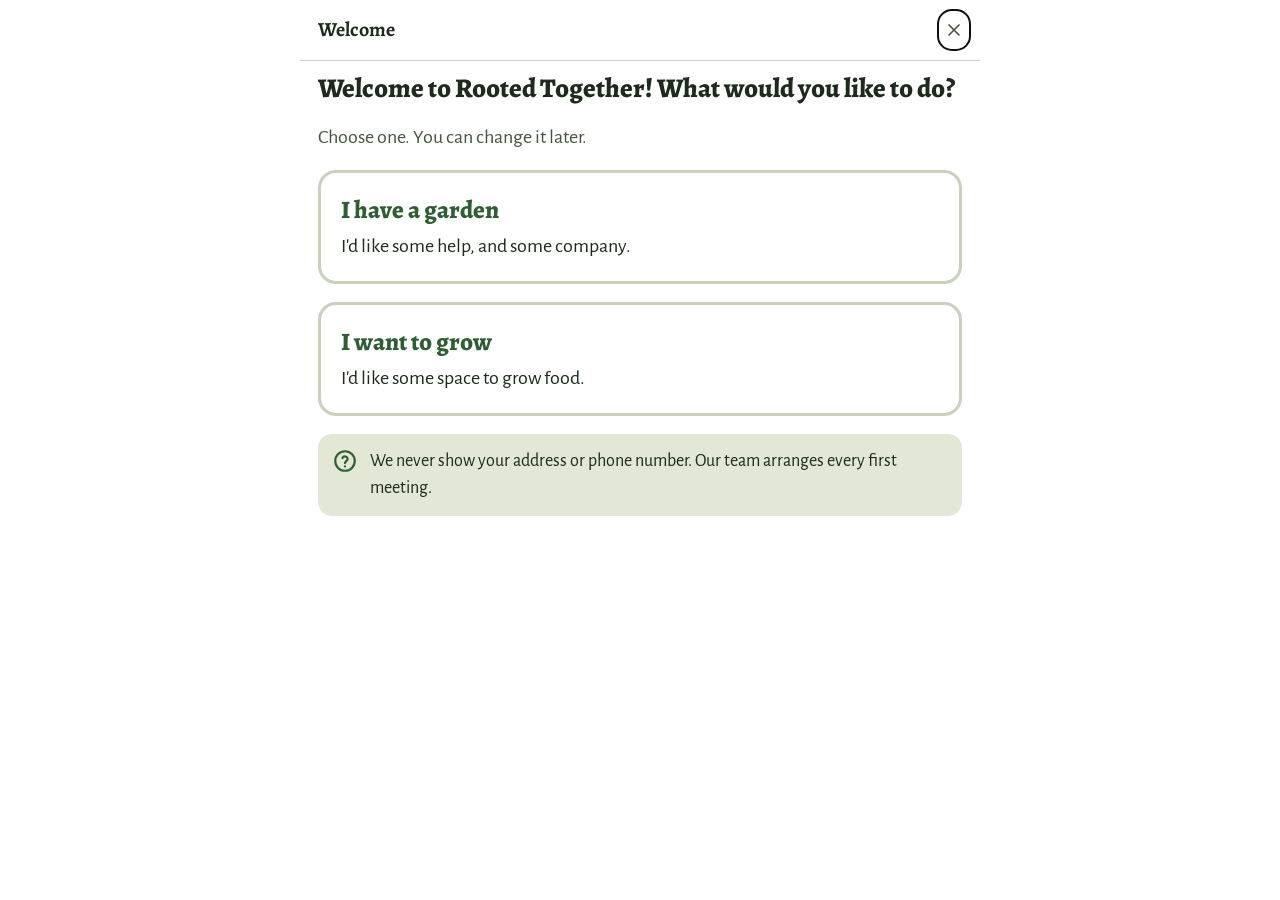
==== try-app/index.html @ e90e605b "Add a GitHub Pages front page and the built app The site opens on the website, which now links to Tr" ====
<!doctype html>
<!-- Made by standalone.py from app/. Don't edit: change app/ and run python standalone.py. -->
<html lang="en-GB">
<head>
<meta charset="utf-8">
<meta name="viewport" content="width=device-width,initial-scale=1,viewport-fit=cover">
<title>Rooted Together</title>
<meta name="description" content="Garden Share for Durham: people with gardens meet people who want to grow food. A draft by Team Green Durham for testing. Nothing you enter leaves this phone.">
<meta name="theme-color" content="#2a3d26" media="(prefers-color-scheme: light)">
<meta name="theme-color" content="#0e130d" media="(prefers-color-scheme: dark)">
<meta name="mobile-web-app-capable" content="yes">
<meta name="apple-mobile-web-app-capable" content="yes">
<meta name="apple-mobile-web-app-status-bar-style" content="default">
<meta name="apple-mobile-web-app-title" content="Rooted Together">
<link rel="icon" type="image/png" href="[data-uri]">
<link rel="stylesheet" href="https://fonts.googleapis.com/css2?family=Alegreya:wght@600;800&family=Alegreya+Sans:wght@400;500;700&display=swap">
<style>
/* Folio base styles: colours, the app frame, and the building blocks every feature shares
   (buttons, inputs, pop-up windows, switches, messages). Features add their own styles
   in their folder; the compiler puts this file first and each feature's styles after it.
   The accent colour comes from app/app.json ("theme"). */

:root {
  --bg: #f5f6fa;
  --surface: #ffffff;
  --surface-2: #eceef5;
  --text: #151925;
  --muted: #5f6678;
  --line: #dfe2eb;
  --accent: #3d5afe;
  --accent-ink: #ffffff;
  --accent-soft: #e6eaff;
  --danger: #c62828;
  --danger-soft: #fdecec;
  --shadow: 0 1px 2px rgb(16 20 32 / .05), 0 6px 18px rgb(16 20 32 / .06);
  --radius: 14px;
  /* Corner shapes, from large to small. An app can give them uneven corners in app/theme.css
     (e.g. a "knife" shape: three small corners and one large one). */
  --shape: var(--radius);        /* cards, pop-up windows, "Missing content" boxes */
  --shape-btn: 12px;             /* buttons, text boxes, switches between choices, the selected tab */
  --shape-sm: 10px;              /* small tags, pills and icon tiles */
  /* Used by the frame. app/theme.css can change any of these. */
  --text-2: var(--text);
  --top: #1d2130;           /* the dark area at the top: top bar and view titles */
  --top-2: #262b3d;
  --on-top: #ffffff;
  --on-top-muted: #c3c8d6;
  --tab-ink: var(--muted);  /* tabs that aren't selected */
  --glow: var(--accent);    /* the line above the selected tab */
  --gutter: 16px;           /* space at the screen's sides */
  --font: system-ui, -apple-system, "Segoe UI", Roboto, sans-serif;
  --font-mono: ui-monospace, SFMono-Regular, Menlo, Consolas, monospace;
  color-scheme: light;
}

@media (prefers-color-scheme: dark) {
  :root {
    --bg: #0f1117;
    --surface: #181b24;
    --surface-2: #232733;
    --text: #e8eaf0;
    --muted: #9aa1b2;
    --line: #2c313e;
    --accent: #8c9eff;
    --accent-ink: #0f1117;
    --accent-soft: #252c4d;
    --danger: #ff8a80;
    --danger-soft: #3a1f22;
    --shadow: 0 1px 2px rgb(0 0 0 / .3);
    --top: #0b0d12;
    --top-2: #111520;
    color-scheme: dark;
  }
}

* { box-sizing: border-box; }

html { -webkit-text-size-adjust: 100%; }

body {
  margin: 0;
  background: var(--bg);
  color: var(--text);
  font: 16px/1.45 var(--font);
  -webkit-tap-highlight-color: transparent;
}

[hidden] { display: none !important; }

svg {
  width: 20px;
  height: 20px;
  fill: none;
  stroke: currentColor;
  stroke-width: 2;
  stroke-linecap: round;
  stroke-linejoin: round;
  flex: none;
}

code {
  font: 0.88em var(--font-mono);
  background: var(--surface-2);
  padding: 1px 5px;
  border-radius: 5px;
}

h1, h2, h3 { margin: 0; line-height: 1.2; }

/* ---- App frame ---- */

.app {
  max-width: 560px;
  min-height: 100vh;
  min-height: 100dvh;
  margin: 0 auto;
  display: flex;
  flex-direction: column;
  padding-bottom: calc(84px + env(safe-area-inset-bottom));
}
.app:has(> .tabbar[hidden]) { padding-bottom: calc(32px + env(safe-area-inset-bottom)); }

/* The top bar: menu on the left; other features' buttons, then account and settings, on the right */
.topbar {
  position: sticky;
  top: 0;
  z-index: 5;
  display: flex;
  justify-content: space-between;
  align-items: center;
  padding: calc(10px + env(safe-area-inset-top)) var(--gutter) 6px;
  background: linear-gradient(180deg, var(--top), var(--top-2));
  color: var(--on-top);
}
/* Under the top bar, the dark area fades into the page, unless the view's title is on it too. */
.topbar::after {
  content: "";
  position: absolute;
  top: 100%;
  left: 0;
  right: 0;
  height: 16px;
  background: linear-gradient(180deg, var(--top-2), var(--bg));
  pointer-events: none;
}
.dark-head > .topbar { background: var(--top); }
.dark-head > .topbar::after { display: none; }
.top-btn {
  width: 44px;
  height: 44px;
  display: grid;
  place-items: center;
  margin-left: -10px;
  border: 0;
  border-radius: var(--shape-btn);
  background: transparent;
  color: inherit;
  cursor: pointer;
}
.top-btn svg { width: 24px; height: 24px; }
.top-right { display: flex; align-items: center; gap: 8px; }
.top-actions { display: flex; gap: 8px; }
.top-actions:empty { display: none; }
.top-btn.top-action { margin: 0; background: rgb(255 255 255 / .14); }
.top-btn.top-action svg { width: 22px; height: 22px; }
.top-btn.account { margin: 0 -10px 0 0; }
.top-btn.account svg { width: 24px; height: 24px; }
.top-btn:focus-visible, .tab:focus-visible { outline: 2px solid var(--glow); outline-offset: 2px; }

main, .view-host { flex: 1; display: flex; flex-direction: column; }
.view { flex: 1; display: flex; flex-direction: column; }
.screen-host { padding: 0 var(--gutter); }

/* Each view's title. Views can add more there (mount's `head`). It's on the page, or on the
   dark area for views that ask for that (darkHead). */
.page-head { position: relative; padding: 22px var(--gutter) 0; color: var(--text); }
.dark-head .page-head {
  padding: 6px var(--gutter) 18px;
  background: linear-gradient(180deg, var(--top), var(--top-2));
  color: var(--on-top);
}
.dark-head .page-head::after {
  content: "";
  position: absolute;
  top: 100%;
  left: 0;
  right: 0;
  height: 24px;
  background: linear-gradient(180deg, var(--top-2), var(--bg));
  pointer-events: none;
}
.page-title { display: flex; justify-content: space-between; align-items: flex-end; gap: 12px; }
.page-title h1 { font-size: 28px; font-weight: 600; letter-spacing: -0.01em; }
.page-sub { margin: 0; padding-bottom: 4px; font-size: 14px; color: var(--muted); text-align: right; }
.page-title h1 { margin-right: auto; }
.page-actions { display: flex; align-items: center; gap: 4px; margin: 0 -6px 0 -8px; }
.page-actions:empty { display: none; }
.dark-head .page-sub { color: var(--on-top-muted); }
.page-extra:empty { display: none; }
.page-title:not([hidden]) + .page-extra { margin-top: 14px; }
.page-body { position: relative; flex: 1; display: flex; flex-direction: column; padding: 18px var(--gutter) 0; }

/* The tab bar along the bottom. The selected tab is filled in the accent colour (a "pill" that
   slides between tabs), and the line above the bar glows over it. Tabs.js sets --pos (which tab,
   maybe between two while swiping), --glow-x and --shift (the bar following a finger a little). */
@property --glow-x { syntax: "<percentage>"; inherits: true; initial-value: 50%; }
.tabbar {
  position: fixed;
  left: 0;
  right: 0;
  bottom: 0;
  z-index: 6;
  max-width: 560px;
  margin: 0 auto;
  padding: 8px 10px calc(8px + env(safe-area-inset-bottom));
  background: var(--surface);
  touch-action: none;
  transition: --glow-x 0.25s ease;
}
.tabbar::before {
  content: "";
  position: absolute;
  top: 0;
  left: 0;
  right: 0;
  height: 3px;
  background: linear-gradient(90deg, transparent calc(var(--glow-x) - 55%), var(--glow) var(--glow-x), transparent calc(var(--glow-x) + 55%));
}
.tab-track {
  position: relative;
  display: flex;
  gap: 2px;
  transform: translateX(var(--shift, 0px));
  transition: transform 0.25s ease;
}
.tab-pill {
  position: absolute;
  top: 0;
  left: 0;
  width: calc((100% - (var(--tabs) - 1) * 2px) / var(--tabs));
  height: 100%;
  border-radius: var(--shape-btn);
  background: var(--accent);
  transform: translateX(calc(var(--pos, 0) * (100% + 2px)));
  transition: transform 0.25s cubic-bezier(.2, .8, .2, 1);
}
.tabbar.dragging, .tabbar.dragging .tab-track, .tabbar.dragging .tab-pill { transition: none; }
.tab {
  position: relative;
  flex: 1;
  min-width: 0;
  height: 52px;
  display: flex;
  flex-direction: column;
  align-items: center;
  justify-content: center;
  gap: 4px;
  border: 0;
  border-radius: var(--shape-btn);
  background: transparent;
  color: var(--tab-ink);
  font: inherit;
  font-size: 11px;
  font-weight: 500;
  cursor: pointer;
  transition: color 0.15s;
}
.tab svg { width: 22px; height: 22px; }
.tab span { max-width: 100%; overflow: hidden; text-overflow: ellipsis; white-space: nowrap; }
.tab.lit { color: var(--accent-ink); font-weight: 600; }

/* The menu: a panel that slides in from the left, over most of the screen. The rest is dimmed. */
dialog.menu-drawer {
  position: fixed;
  inset: 0 auto 0 0;
  width: 100%;
  max-width: none;
  height: 100%;
  max-height: none;
  margin: 0;
  padding: 0;
  border-radius: 0;
  background: transparent;
  box-shadow: none;
  overflow: hidden;
}
.menu-drawer::backdrop { background: rgb(0 0 0 / .45); opacity: 0; transition: opacity 0.28s ease; }
.menu-drawer.shown::backdrop { opacity: 1; }
.menu-panel {
  width: min(85vw, 476px);
  height: 100%;
  display: flex;
  flex-direction: column;
  border-radius: var(--shape);
  border-top-left-radius: 0;
  border-bottom-left-radius: 0;
  background: var(--surface);
  color: var(--text);
  box-shadow: 0 20px 60px rgb(0 0 0 / .25);
  overflow-y: auto;
  overscroll-behavior: contain;
  transform: translateX(-100%);
  transition: transform 0.28s cubic-bezier(.2, .8, .2, 1);
  touch-action: pan-y;
  outline: none;
}
.menu-drawer.shown .menu-panel { transform: none; }
.menu-drawer.dragging .menu-panel { transition: none; }

/* The top of the menu: who is signed in, and the status line, on the dark area */
.menu-top {
  width: 100%;
  border: 0;
  font: inherit;
  text-align: left;
  cursor: pointer;
  display: flex;
  align-items: center;
  gap: 14px;
  padding: calc(22px + env(safe-area-inset-top)) 20px 20px;
  background: linear-gradient(180deg, var(--top), var(--top-2));
  color: var(--on-top);
}
.menu-avatar {
  width: 48px;
  height: 48px;
  flex: none;
  display: grid;
  place-items: center;
  border-radius: 50%;
  background: rgb(255 255 255 / .14);
}
.menu-avatar svg { width: 26px; height: 26px; }
.menu-who { min-width: 0; display: flex; flex-direction: column; gap: 2px; }
.menu-top:focus-visible { outline: 2px solid var(--glow); outline-offset: -4px; }
.menu-who b { font-size: 17px; font-weight: 600; overflow-wrap: anywhere; }
.menu-who small { font-size: 13px; color: var(--on-top-muted); }
.menu-list { display: grid; padding: 8px 12px calc(16px + env(safe-area-inset-bottom)); }
.menu-row {
  display: flex;
  align-items: center;
  gap: 16px;
  padding: 14px 8px;
  border: 0;
  border-bottom: 1px solid var(--line);
  border-radius: 0;
  background: none;
  color: var(--text);
  font: inherit;
  font-size: 16px;
  text-align: left;
  cursor: pointer;
}
.menu-row:last-child { border-bottom: 0; }
.menu-row svg { width: 22px; height: 22px; color: var(--accent); }
.menu-row:focus-visible { outline: 2px solid var(--accent); outline-offset: -2px; border-radius: var(--shape-btn); }
.menu-row.spin svg { animation: spin 0.9s linear infinite; }

/* Round buttons */
.icon-btn {
  width: 40px;
  height: 40px;
  display: grid;
  place-items: center;
  border: 0;
  border-radius: var(--shape-btn);
  background: var(--surface);
  color: var(--text);
  box-shadow: var(--shadow);
  cursor: pointer;
}
.icon-btn.ghost { background: transparent; box-shadow: none; width: 32px; height: 40px; color: var(--muted); }
.icon-btn.spin svg { animation: spin 0.9s linear infinite; }
@keyframes spin { to { transform: rotate(360deg); } }

/* Switch between a few choices (e.g. Day · Week · Upcoming) */
.seg {
  display: grid;
  grid-template-columns: repeat(var(--tabs, 3), 1fr);
  gap: 4px;
  padding: 3px;
  border-radius: var(--shape-btn);
  background: var(--surface-2);
}
.seg button {
  height: 34px;
  border: 0;
  border-radius: var(--shape-btn);
  background: transparent;
  color: var(--muted);
  font: inherit;
  font-size: 14px;
  font-weight: 500;
  cursor: pointer;
}
.seg button[aria-selected="true"] { background: var(--accent); color: var(--accent-ink); font-weight: 600; }
.page-head .seg { background: var(--surface); }
.dark-head .page-head .seg { background: rgb(255 255 255 / .10); }
.dark-head .page-head .seg button { color: var(--on-top-muted); }
.page-head .seg button[aria-selected="true"] { color: var(--accent-ink); }

/* Something with nothing to show yet (ui.missing) */
.missing {
  display: flex;
  flex-direction: column;
  justify-content: center;
  gap: 2px;
  padding: 14px 16px;
  border: 1.5px dashed var(--line);
  border-radius: var(--shape);
  color: var(--muted);
  font-size: 13px;
}
.missing b { color: var(--text-2); font-size: 14px; font-weight: 600; }
button.missing { font: inherit; font-size: 13px; text-align: left; background: transparent; cursor: pointer; }

.link-btn {
  border: 0;
  background: none;
  padding: 4px 0;
  color: var(--accent);
  font: inherit;
  font-size: 14px;
  font-weight: 600;
  cursor: pointer;
  white-space: nowrap;
}

.list { display: flex; flex-direction: column; gap: 10px; }

.empty { padding: 48px 16px; text-align: center; color: var(--muted); }
.empty b { display: block; color: var(--text); font-size: 17px; margin-bottom: 4px; }

/* ---- Panels, text and forms ---- */

.panel {
  margin-top: 12px;
  padding: 18px;
  border-radius: var(--shape);
  background: var(--surface);
  box-shadow: var(--shadow);
}
.panel h2 { font-size: 20px; margin-bottom: 8px; }
.panel h3 { font-size: 16px; margin-bottom: 12px; }
.hint { color: var(--muted); font-size: 15px; margin: 0 0 16px; }
.hint.small { font-size: 13px; margin: 12px 0 0; }

.label { display: block; font-size: 14px; font-weight: 600; margin-bottom: 6px; }
.field { display: flex; gap: 8px; }
input[type="url"], input[type="text"], input[type="email"], input[type="password"], input[type="date"], input[type="datetime-local"], select, textarea {
  flex: 1;
  width: 100%;
  min-width: 0;
  padding: 12px;
  border: 1px solid var(--line);
  border-radius: var(--shape-btn);
  background: var(--bg);
  color: var(--text);
  font: inherit;
  font-size: 16px; /* prevents iOS zoom on focus */
}
textarea { min-height: 84px; resize: vertical; line-height: 1.4; }
input[type="url"]:focus, input[type="text"]:focus, input[type="email"]:focus, input[type="password"]:focus, input[type="date"]:focus, input[type="datetime-local"]:focus, select:focus, textarea:focus {
  outline: 2px solid var(--accent);
  outline-offset: 1px;
  border-color: transparent;
}

.btn {
  padding: 12px 16px;
  border: 0;
  border-radius: var(--shape-btn);
  background: var(--surface-2);
  color: var(--text);
  font: inherit;
  font-weight: 600;
  cursor: pointer;
}
.btn.primary { background: var(--accent); color: var(--accent-ink); }
.btn.danger { background: transparent; color: var(--danger); }
.btn.block { display: block; width: 100%; margin-top: 12px; }
.btn.small { padding: 7px 12px; font-size: 14px; text-decoration: none; white-space: nowrap; }
.btn:disabled { opacity: 0.6; cursor: default; }

.error {
  margin-top: 12px;
  padding: 10px 12px;
  border-radius: var(--shape-btn);
  background: var(--danger-soft);
  color: var(--danger);
  font-size: 14px;
}

.row { display: grid; grid-template-columns: repeat(auto-fit, minmax(120px, 1fr)); gap: 8px; }
.stack { display: grid; gap: 12px; }
.sub-head { font-size: 16px; margin-top: 8px; }

.advanced summary { cursor: pointer; font-weight: 600; font-size: 15px; padding: 4px 0; }
.advanced .hint { margin: 8px 0 10px; }

.check { display: flex; align-items: center; gap: 10px; font-size: 15px; }
.check input { width: 20px; height: 20px; margin: 0; accent-color: var(--accent); }

/* On/off switch */
.switch { position: relative; width: 46px; height: 28px; flex: none; }
.switch input { position: absolute; inset: 0; z-index: 1; margin: 0; opacity: 0; cursor: pointer; }
.switch input:disabled { cursor: default; }
.slider { position: absolute; inset: 0; border-radius: 999px; background: var(--line); transition: background 0.2s; }
.slider::after {
  content: "";
  position: absolute;
  top: 3px;
  left: 3px;
  width: 22px;
  height: 22px;
  border-radius: 50%;
  background: #fff;
  box-shadow: 0 1px 3px rgb(0 0 0 / .3);
  transition: transform 0.2s;
}
.switch input:checked + .slider { background: var(--accent); }
.switch input:checked + .slider::after { transform: translateX(18px); }
.switch input:focus-visible + .slider { outline: 2px solid var(--accent); outline-offset: 2px; }

/* ---- Pop-up windows ---- */

dialog {
  padding: 0;
  border: 0;
  background: var(--surface);
  color: var(--text);
  overflow: auto;
  overscroll-behavior: contain;
}
dialog::backdrop { background: rgb(0 0 0 / .45); }

/* Most pop-ups fill the screen. The title bar stays at the top while the rest scrolls, and on a
   wide screen the content keeps to a readable width in the middle. */
dialog.dialog-full {
  width: 100%;
  max-width: none;
  height: 100%;
  max-height: none;
  margin: 0;
  border-radius: 0;
  transition: transform 0.22s ease; /* springing back after a pull that didn't close it */
}
dialog.dialog-full.pulling { transition: none; }
@media (prefers-reduced-motion: reduce) {
  dialog.dialog-full { transition: none; }
}
.dialog-full .dialog-body {
  width: min(100%, 680px);
  margin: 0 auto;
  padding: 0 var(--gutter) calc(24px + env(safe-area-inset-bottom));
}
.dialog-full .dialog-head {
  position: sticky;
  top: 0;
  z-index: 1;
  align-items: center;
  margin: 0 calc(-1 * var(--gutter));
  padding: calc(10px + env(safe-area-inset-top)) 10px 10px var(--gutter);
  background: var(--surface);
  border-bottom: 1px solid var(--line);
}
.dialog-full .dialog-head h2 { padding-top: 0; }

/* A small box in the middle (size: 'box'), with the rest of the screen dimmed. */
dialog.dialog-box {
  width: min(520px, calc(100vw - 32px));
  max-height: calc(100dvh - 48px);
  border-radius: var(--shape);
  box-shadow: 0 20px 60px rgb(0 0 0 / .25);
}
.dialog-body { display: grid; gap: 12px; padding: 18px; }
.dialog-content { display: grid; gap: 12px; }
.dialog-head { display: flex; justify-content: space-between; align-items: flex-start; gap: 8px; }
.dialog-head h2 { font-size: 20px; padding-top: 8px; overflow-wrap: anywhere; }
.dialog-body .label { margin: 0 0 -6px; }
.dialog-body .error { margin: 0; }
.dialog-body .hint { margin: 0; }
.dialog-body .hint.small { margin-top: -6px; }
.dialog-body .group { display: grid; gap: 6px; }
.dialog-body .group .label { margin: 6px 0 0; }
.dialog-body .group .label:first-child { margin-top: 0; }
.dialog-body .group .hint.small { margin: 0; }
.advanced .group { margin-top: 10px; }

/* ---- Settings window ---- */

.settings-section { display: grid; gap: 12px; }
.settings-section + .settings-section { padding-top: 16px; border-top: 1px solid var(--line); }
.settings-section .sub-head { margin-top: 0; }
.features-fold summary { font-size: 16px; }
.features-fold summary small { float: right; padding-top: 2px; font-size: 13px; font-weight: 400; color: var(--muted); }
.features-fold[open] summary { margin-bottom: 8px; }
.feature-list { display: grid; }
.feature-row { display: flex; align-items: center; gap: 12px; padding: 8px 0; border-bottom: 1px solid var(--line); }
.feature-row:last-child { border-bottom: 0; }
.feature-text { flex: 1; min-width: 0; display: flex; flex-direction: column; }
.feature-text small { font-size: 13px; color: var(--muted); }
.feature-row.off .feature-text { opacity: 0.6; }
.problems { margin: 6px 0 0; padding-left: 18px; font-size: 13px; color: var(--muted); }

/* ---- Message at the bottom ---- */

.toast {
  position: fixed;
  left: 50%;
  bottom: calc(84px + env(safe-area-inset-bottom)); /* above the tab bar */
  z-index: 50;
  max-width: calc(100vw - 32px);
  padding: 10px 16px;
  border-radius: var(--shape-btn);
  background: var(--text);
  color: var(--bg);
  font-size: 14px;
  font-weight: 500;
  opacity: 0;
  pointer-events: none;
  transform: translate(-50%, 8px);
  transition: opacity 0.2s, transform 0.2s;
}
.toast.show { opacity: 1; transform: translate(-50%, 0); }

@media (prefers-reduced-motion: reduce) {
  .icon-btn.spin svg, .menu-row.spin svg { animation: none; }
  .tabbar, .tab-track, .tab-pill, .tab { transition: none; }
  .menu-panel, .menu-drawer::backdrop { transition: none; }
  .toast { transition: none; }
}

/* ---- Theme from app/app.json ---- */
:root { --accent: #2f5d34; }
@media (prefers-color-scheme: dark) { :root { --accent: #8cc68f; } }

/* ---- app/theme.css ---- */
/* Rooted Together's look: earthy greens and soil, big text, strong contrast, few steps.
   Older users come first: body text 20px, every button at least 56px tall.
   Fonts: Alegreya (headings) and Alegreya Sans (everything else), loaded by the page;
   Georgia and the system font stand in if they don't load.
   Sign-in is left out of this app, so the account button, the menu's account line and its
   Account row are hidden here (the framework's Account row is always the menu's first). */

:root {
  --font: "Alegreya Sans", system-ui, "Segoe UI", Arial, sans-serif;
  --font-head: "Alegreya", Georgia, "Times New Roman", serif;
  --bg: #f1f3ea;
  --surface: #ffffff;
  --surface-2: #e2e8d5;
  --text: #1d2a1c;
  --muted: #45533f;
  --line: #c9d1bc;
  --accent: #2f5d34;
  --accent-ink: #ffffff;
  --accent-soft: #e2e8d5;
  --soil: #5b3d27;
  --marigold: #e3a82b;
  --marigold-ink: #3a2a00;
  --placeholder-bg: #fff3c9;
  --placeholder-fg: #5a4300;
  --danger: #b3261e;
  --top: #2a3d26;
  --top-2: #2f4a2a;
  --on-top: #ffffff;
  --on-top-muted: #d6e2cf;
  --tab-ink: #45533f;
  --glow: var(--marigold);
  --radius: 16px;
  --shape: 16px;
  --shape-btn: 14px;
  --shape-sm: 999px;
  --gutter: 18px;
}
@media (prefers-color-scheme: dark) {
  :root {
    --bg: #151c14;
    --surface: #1f291e;
    --surface-2: #1b2519;
    --text: #eef2e6;
    --muted: #c3cdb8;
    --line: #3a4a37;
    --accent: #8cc68f;
    --accent-ink: #10200f;
    --accent-soft: #24331f;
    --soil: #e0b48e;
    --marigold: #f2c14e;
    --placeholder-bg: #4a3b0a;
    --placeholder-fg: #ffe69a;
    --danger: #ffb4ab;
    --top: #0e130d;
    --top-2: #141c13;
    --tab-ink: #c3cdb8;
  }
}

body { font-size: 20px; line-height: 1.5; }
.page-title h1, .dialog-head h2, .rt h2, .rt h3 { font-family: var(--font-head); }
.page-title h1 { font-size: 32px; font-weight: 800; }
.page-sub { font-size: 17px; }
.tab { height: 62px; font-size: 15px; }
.tab svg { width: 26px; height: 26px; }
.menu-row { font-size: 20px; min-height: 56px; }
.menu-list { padding-top: calc(16px + env(safe-area-inset-top)); }

/* No sign-in in this app. */
.top-btn.account, .menu-top, .menu-list > .menu-row:first-child { display: none !important; }

/* ---- Shared pieces every Rooted Together feature uses ---- */
.rt { display: flex; flex-direction: column; gap: 18px; padding-bottom: 24px; }
.rt h2 { font-size: 27px; font-weight: 800; line-height: 1.15; text-wrap: balance; }
.rt h3 { font-size: 22px; font-weight: 600; }
.rt p { margin: 0; }
.rt-muted { color: var(--muted); }
.rt-small { font-size: 17px; }
.rt-ph { background: var(--placeholder-bg); color: var(--placeholder-fg); padding: 0 .3em; border-radius: 4px; }
.rt-eyebrow { font-size: 16px; font-weight: 700; letter-spacing: .06em; text-transform: uppercase; color: var(--soil); }

.rt-btn { display: block; width: 100%; min-height: 60px; padding: 14px 18px; border: 0; border-radius: var(--shape-btn);
  background: var(--accent); color: var(--accent-ink); font: 700 21px/1.2 var(--font); cursor: pointer; text-align: center; }
.rt-btn.alt { background: var(--surface); color: var(--accent); box-shadow: inset 0 0 0 3px var(--accent); }
.rt-btn.small { display: inline-block; width: auto; min-height: 50px; padding: 10px 18px; font-size: 18px; }
.rt-btn:disabled { opacity: .45; cursor: not-allowed; }
.rt-btn:focus-visible, .rt-chip:focus-visible, .rt-choice:focus-visible { outline: 4px solid var(--marigold); outline-offset: 2px; }

.rt-choice { display: grid; gap: 4px; text-align: left; width: 100%; padding: 20px; border: 3px solid var(--line);
  border-radius: 18px; background: var(--surface); color: var(--text); font: inherit; cursor: pointer; }
.rt-choice b { font: 800 25px var(--font-head); color: var(--accent); }

.rt-q { display: grid; gap: 10px; }
.rt-q > .rt-label, .rt-q > label { font-weight: 700; }
.rt-chips { display: flex; flex-wrap: wrap; gap: 10px; }
.rt-chip { min-height: 54px; padding: 10px 18px; border-radius: 999px; border: 2px solid var(--muted);
  background: var(--surface); color: var(--text); font: 500 19px var(--font); cursor: pointer; }
.rt-chip[aria-pressed="true"] { background: var(--accent); border-color: var(--accent); color: var(--accent-ink); font-weight: 700; }
.rt-chip[aria-pressed="true"]::before { content: "✓ "; }
.rt select, .rt input[type=text], .rt input[type=number] { width: 100%; min-height: 58px; padding: 12px; font: 20px var(--font);
  border: 2px solid var(--muted); border-radius: 12px; background: var(--surface); color: var(--text); }

.rt-card { display: grid; gap: 10px; padding: 18px; background: var(--surface); border: 2px solid var(--line); border-radius: var(--shape); }
.rt-card.strong { border: 3px solid var(--accent); }
.rt-facts { display: grid; grid-template-columns: auto 1fr; gap: 4px 14px; margin: 0; }
.rt-facts dt { font-weight: 700; color: var(--muted); }
.rt-facts dd { margin: 0; }
.rt-row { display: flex; justify-content: space-between; align-items: center; gap: 12px; flex-wrap: wrap; }
.rt-row > div { min-width: 0; }
.rt-pill { justify-self: start; padding: 3px 12px; border-radius: 999px; background: var(--surface-2); font-size: 16px; font-weight: 700; }
.rt-pill.on { background: var(--marigold); color: var(--marigold-ink); }
.rt-example { font-size: 15px; font-weight: 700; letter-spacing: .05em; text-transform: uppercase; color: var(--soil); }
.rt-safe { display: flex; gap: 12px; align-items: flex-start; padding: 14px; border-radius: 14px; background: var(--surface-2); font-size: 18px; }
.rt-safe svg { width: 26px; height: 26px; flex: none; color: var(--accent); }
.rt-error { color: var(--danger); font-weight: 700; }

/* ---- feature: seeds (style.css) ---- */
/* Seeds uses the shared pieces in app/theme.css. */

/* ---- feature: garden-log (style.css) ---- */
.log-totals { display: grid; grid-template-columns: 1fr 1fr; gap: 12px; }
.log-num { display: block; font: 800 34px/1 var(--font-head); color: var(--accent); font-variant-numeric: tabular-nums; }
.log-list { list-style: none; margin: 0; padding: 0; display: grid; gap: 10px; }
.log-list li { padding: 12px 14px; border-radius: 10px; background: var(--surface); border-left: 6px solid var(--accent); }
.log-list li.food { border-left-color: var(--marigold); }

/* ---- feature: safeguarding (style.css) ---- */
.safety-list { margin: 0; padding-left: 1.3em; display: grid; gap: 10px; }

/* ---- feature: welcome (style.css) ---- */
.welcome .rt-btn.alt { margin-top: -6px; }
.welcome-check { grid-template-columns: 1fr; gap: 2px; }
.welcome-check dd { margin-bottom: 10px; font-weight: 700; }

/* ---- feature: match (style.css) ---- */
/* Match uses the shared pieces in app/theme.css; nothing of its own yet. */

</style>
</head>
<body>
<div id="folio-root"></div>
<noscript>This app needs JavaScript.</noscript>

<script>
(() => {
  var __defProp = Object.defineProperty;
  var __export = (target, all) => {
    for (var name in all)
      __defProp(target, name, { get: all[name], enumerable: true });
  };

  // dist/web/folio/ui.js
  var ui_exports = {};
  __export(ui_exports, {
    ICONS: () => ICONS,
    dialog: () => dialog,
    el: () => el,
    errorBox: () => errorBox,
    filePicker: () => filePicker,
    hint: () => hint,
    icon: () => icon,
    loadScript: () => loadScript,
    missing: () => missing,
    onSwipe: () => onSwipe,
    ownsSwipe: () => ownsSwipe,
    select: () => select,
    toast: () => toast,
    toggle: () => toggle
  });
  function el(tag, attrs = {}, ...kids) {
    const node = document.createElement(tag);
    for (const [key, value] of Object.entries(attrs || {})) {
      if (value == null || value === false) continue;
      if (key === "class") node.className = value;
      else if (key.startsWith("on") && typeof value === "function") node.addEventListener(key.slice(2), value);
      else node.setAttribute(key, value === true ? "" : value);
    }
    for (const kid of kids.flat(Infinity)) {
      if (kid == null || kid === false || kid === "") continue;
      node.append(kid instanceof Node ? kid : document.createTextNode(String(kid)));
    }
    return node;
  }
  var ICONS = {
    close: '<path d="M18 6L6 18M6 6l12 12"/>',
    refresh: '<path d="M20 11a8 8 0 0 0-14.3-4.9L4 8"/><path d="M4 3v5h5"/><path d="M4 13a8 8 0 0 0 14.3 4.9L20 16"/><path d="M20 21v-5h-5"/>',
    gear: '<circle cx="12" cy="12" r="3"/><path d="M19.4 15a1.7 1.7 0 0 0 .3 1.8l.1.1a2 2 0 1 1-2.8 2.8l-.1-.1a1.7 1.7 0 0 0-1.8-.3 1.7 1.7 0 0 0-1 1.5V21a2 2 0 1 1-4 0v-.1a1.7 1.7 0 0 0-1.1-1.5 1.7 1.7 0 0 0-1.8.3l-.1.1a2 2 0 1 1-2.8-2.8l.1-.1a1.7 1.7 0 0 0 .3-1.8 1.7 1.7 0 0 0-1.5-1H3a2 2 0 1 1 0-4h.1a1.7 1.7 0 0 0 1.5-1.1 1.7 1.7 0 0 0-.3-1.8l-.1-.1a2 2 0 1 1 2.8-2.8l.1.1a1.7 1.7 0 0 0 1.8.3H9a1.7 1.7 0 0 0 1-1.5V3a2 2 0 1 1 4 0v.1a1.7 1.7 0 0 0 1 1.5 1.7 1.7 0 0 0 1.8-.3l.1-.1a2 2 0 1 1 2.8 2.8l-.1.1a1.7 1.7 0 0 0-.3 1.8V9a1.7 1.7 0 0 0 1.5 1H21a2 2 0 1 1 0 4h-.1a1.7 1.7 0 0 0-1.5 1z"/>',
    bell: '<path d="M6 9a6 6 0 0 1 12 0c0 6 2.5 8 2.5 8h-17S6 15 6 9z"/><path d="M10 20.5a2.2 2.2 0 0 0 4 0"/>',
    card: '<rect x="2.5" y="5" width="19" height="14" rx="2.5"/><path d="M6 9v6M8.5 9v6M11.5 9v6M13.5 9v6M16.5 9v6M18 9v6"/>',
    pin: '<path d="M12 21s-7-6.2-7-11a7 7 0 0 1 14 0c0 4.8-7 11-7 11z"/><circle cx="12" cy="10" r="2.5"/>',
    clock: '<circle cx="12" cy="12" r="9"/><path d="M12 7v5l3 2"/>',
    note: '<path d="M4 20h4L19 9a2.8 2.8 0 0 0-4-4L4 16v4z"/><path d="M13.5 6.5l4 4"/>',
    trash: '<path d="M4 7h16M9 7V4h6v3M6 7l1 13h10l1-13"/>',
    left: '<path d="M15 18l-6-6 6-6"/>',
    right: '<path d="M9 18l6-6-6-6"/>',
    plus: '<path d="M12 5v14M5 12h14"/>',
    check: '<path d="M5 12.5l4.5 4.5L19 7.5"/>',
    menu: '<path d="M4 7h16M4 12h16M4 17h16"/>',
    account: '<circle cx="12" cy="8" r="4"/><path d="M4 21c0-4 3.6-7 8-7s8 3 8 7"/>',
    people: '<circle cx="9" cy="8" r="3.5"/><path d="M2.5 20c0-3.6 2.9-6 6.5-6s6.5 2.4 6.5 6"/><path d="M16 4.5a3.5 3.5 0 0 1 0 7"/><path d="M18 14.3c2.1.7 3.5 2.8 3.5 5.7"/>',
    calendar: '<rect x="3" y="5" width="18" height="16" rx="2"/><path d="M3 10h18M8 3v4M16 3v4"/>',
    home: '<path d="M3 11l9-7 9 7"/><path d="M5 10v10h14V10"/><path d="M10 20v-5h4v5"/>',
    book: '<path d="M2.5 5.5C5 4 8.5 4 12 6c3.5-2 7-2 9.5-.5V19c-2.5-1.5-6-1.5-9.5.5-3.5-2-7-2-9.5-.5z"/><path d="M12 6v13.5"/>',
    dots: '<circle cx="12" cy="5" r="1.4"/><circle cx="12" cy="12" r="1.4"/><circle cx="12" cy="19" r="1.4"/>',
    link: '<path d="M10 14a4 4 0 0 0 5.7 0l3-3a4 4 0 0 0-5.7-5.7l-1 1"/><path d="M14 10a4 4 0 0 0-5.7 0l-3 3a4 4 0 0 0 5.7 5.7l1-1"/>',
    palette: '<path d="M12 3a9 9 0 0 0 0 18c1.2 0 2-.8 2-1.8 0-.5-.2-.9-.5-1.2-.3-.3-.5-.7-.5-1.2 0-1 .8-1.8 1.8-1.8H17a4 4 0 0 0 4-4C21 6.6 17 3 12 3z"/><circle cx="7.5" cy="11" r="1"/><circle cx="10" cy="7" r="1"/><circle cx="15" cy="7" r="1"/>',
    help: '<circle cx="12" cy="12" r="9"/><path d="M9.6 9.3a2.5 2.5 0 0 1 4.8.9c0 1.7-2.4 2.2-2.4 3.8"/><path d="M12 17h.01"/>',
    info: '<circle cx="12" cy="12" r="9"/><path d="M12 11v5.5"/><path d="M12 7.5h.01"/>',
    chat: '<path d="M4 5.5h16v10.5H10l-4.5 3.5V16H4z"/><path d="M8 9.5h8M8 12.5h5"/>',
    qr: '<rect x="3.5" y="3.5" width="6" height="6" rx="1"/><rect x="14.5" y="3.5" width="6" height="6" rx="1"/><rect x="3.5" y="14.5" width="6" height="6" rx="1"/><path d="M14.5 14.5h2.5v2.5M20.5 14.5v6h-3M14.5 18.5v2"/>'
  };
  function icon(nameOrDrawing) {
    const svg = document.createElementNS("http://www.w3.org/2000/svg", "svg");
    svg.setAttribute("viewBox", "0 0 24 24");
    svg.setAttribute("aria-hidden", "true");
    svg.innerHTML = ICONS[nameOrDrawing] ?? nameOrDrawing;
    return svg;
  }
  var toastTimer;
  function toast(message) {
    let box = document.getElementById("folio-toast");
    if (!box) {
      box = el("div", { id: "folio-toast", class: "toast", role: "status", "aria-live": "polite" });
      document.body.append(box);
    }
    box.textContent = message;
    box.classList.add("show");
    clearTimeout(toastTimer);
    toastTimer = setTimeout(() => box.classList.remove("show"), 4e3);
  }
  function dialog({ title = "", className = "", size = "full", onClose } = {}) {
    const heading = el("h2", {}, title);
    const content = el("div", { class: "dialog-content" });
    const element = el(
      "dialog",
      { class: `${size === "box" ? "dialog-box" : "dialog-full"} ${className}`.trim() },
      el(
        "div",
        { class: "dialog-body" },
        el(
          "div",
          { class: "dialog-head" },
          heading,
          el("button", { type: "button", class: "icon-btn ghost", "aria-label": "Close", onclick: () => element.close() }, icon("close"))
        ),
        content
      )
    );
    element.addEventListener("click", (e) => {
      if (e.target === element) element.close();
    });
    if (onClose) element.addEventListener("close", onClose);
    if (size !== "box") pullToClose(element);
    document.body.append(element);
    return {
      element,
      content,
      get isOpen() {
        return element.open;
      },
      open() {
        if (!element.open) element.showModal();
      },
      close() {
        if (element.open) element.close();
      },
      setTitle(text) {
        heading.textContent = text;
      },
      setContent(...nodes) {
        content.replaceChildren(...nodes.flat().filter((n) => n != null && n !== false));
      }
    };
  }
  function errorBox() {
    const box = el("div", { class: "error", role: "alert", hidden: true });
    box.show = (message) => {
      box.textContent = message || "";
      box.hidden = !message;
    };
    return box;
  }
  function missing(reason = "", attrs = {}) {
    return el("div", { class: "missing", ...attrs }, el("b", {}, "Missing content"), reason && el("span", {}, reason));
  }
  var hint = (text, { small = false } = {}) => el("p", { class: small ? "hint small" : "hint" }, text);
  function select(options, { value, id, onChange } = {}) {
    const node = el(
      "select",
      { id, onchange: onChange && ((e) => onChange(e.target.value)) },
      options.map(([v, label]) => el("option", { value: v }, label))
    );
    if (value != null) node.value = String(value);
    return node;
  }
  function toggle({ checked = false, label = "", disabled = false, onChange } = {}) {
    return el(
      "label",
      { class: "switch" },
      el("input", { type: "checkbox", checked, disabled, "aria-label": label, onchange: onChange && ((e) => onChange(e.target.checked)) }),
      el("span", { class: "slider", "aria-hidden": "true" })
    );
  }
  function filePicker(accept) {
    const input = el("input", { type: "file", accept, hidden: true });
    document.body.append(input);
    return {
      pick() {
        return new Promise((resolve) => {
          input.onchange = () => {
            const file = input.files[0] || null;
            input.value = "";
            resolve(file);
          };
          input.click();
        });
      }
    };
  }
  function onSwipe(target, fn) {
    let x = 0;
    let y = 0;
    let start = null;
    target.addEventListener("touchstart", (e) => {
      x = e.changedTouches[0].clientX;
      y = e.changedTouches[0].clientY;
      start = e.target;
    }, { passive: true });
    target.addEventListener("touchend", (e) => {
      const dx = e.changedTouches[0].clientX - x;
      const dy = e.changedTouches[0].clientY - y;
      if (Math.abs(dx) > 60 && Math.abs(dy) < Math.abs(dx) * 0.6) fn(dx < 0 ? 1 : -1, start);
    }, { passive: true });
  }
  function ownsSwipe(node, stop) {
    for (let n = node instanceof Element ? node : node?.parentElement; n && n !== stop; n = n.parentElement) {
      if (n.hasAttribute("data-own-swipe")) return true;
      if (n.scrollWidth > n.clientWidth + 1 && /auto|scroll/.test(getComputedStyle(n).overflowX)) return true;
    }
    return false;
  }
  var PULL_DECIDE = 8;
  var PULL_CLOSE = 110;
  function pullToClose(dialog2) {
    let pull = null;
    const reset = () => {
      dialog2.classList.remove("pulling");
      dialog2.style.transform = "";
    };
    dialog2.addEventListener("touchstart", (e) => {
      const t = e.changedTouches[0];
      const atTop = dialog2.scrollTop <= 0;
      pull = atTop && !e.target.closest?.("input, textarea, select") ? { x: t.clientX, y: t.clientY, dy: 0, down: null } : null;
    }, { passive: true });
    dialog2.addEventListener("touchmove", (e) => {
      if (!pull) return;
      const t = e.changedTouches[0];
      const dx = t.clientX - pull.x;
      pull.dy = t.clientY - pull.y;
      if (pull.down === null && Math.hypot(dx, pull.dy) > PULL_DECIDE) pull.down = pull.dy > 0 && pull.dy > Math.abs(dx);
      if (!pull.down) return;
      dialog2.classList.add("pulling");
      dialog2.style.transform = `translateY(${Math.max(0, pull.dy)}px)`;
    }, { passive: true });
    const end = () => {
      const p = pull;
      pull = null;
      if (!p?.down) return reset();
      if (p.dy > PULL_CLOSE) {
        dialog2.close();
        reset();
      } else {
        dialog2.classList.remove("pulling");
        dialog2.style.transform = "";
      }
    };
    dialog2.addEventListener("touchend", end, { passive: true });
    dialog2.addEventListener("touchcancel", end, { passive: true });
  }
  var scripts = /* @__PURE__ */ new Map();
  function loadScript(src) {
    if (!scripts.has(src)) {
      scripts.set(src, new Promise((resolve, reject) => {
        const s = document.createElement("script");
        s.src = src;
        s.onload = resolve;
        s.onerror = () => {
          scripts.delete(src);
          reject(new Error(`Couldn't load ${src}`));
        };
        document.head.append(s);
      }));
    }
    return scripts.get(src);
  }

  // dist/web/folio/net.js
  async function getText(url, platform) {
    const http = platform?.native ? platform.plugin("CapacitorHttp") : null;
    if (http) {
      const res2 = await http.request({ url, method: "GET", responseType: "text", headers: { "Cache-Control": "no-cache" } });
      if (res2.status >= 400) throw Object.assign(new Error("http"), { status: res2.status });
      return typeof res2.data === "string" ? res2.data : JSON.stringify(res2.data);
    }
    const res = await fetch(url, { cache: "no-store" });
    if (!res.ok) throw Object.assign(new Error("http"), { status: res.status });
    return res.text();
  }

  // dist/web/folio/Feature.js
  var Feature = class {
    constructor(app, manifest) {
      this.app = app;
      this.id = manifest.id;
      this.manifest = manifest;
      this.storage = app.storage.area(manifest.id);
    }
    // Override this. It may be async.
    start() {
    }
    // ---- Slots: places to add things ----
    // Adds an item to a slot. Returns a function that removes it again.
    add(slotName, item) {
      return this.app.slot(slotName).add(item, this.id);
    }
    // Creates a new slot that other features can add to. Describe what an item looks like.
    defineSlot(name, description = "") {
      return this.app.defineSlot(name, this.id, description);
    }
    slot(name) {
      return this.app.slot(name);
    }
    // ---- Services: objects one feature offers to others ----
    provide(name, service) {
      this.app.provide(name, service, this.id);
    }
    // Another feature's service, or null if that feature isn't installed or didn't start.
    // Always handle null: that's what keeps the app working when a folder is deleted.
    use(name) {
      return this.app.use(name);
    }
    // ---- Events ----
    on(name, fn) {
      return this.app.on(name, fn, this.id);
    }
    emit(name, data) {
      this.app.emit(name, data);
    }
    // ---- Screen ----
    // Asks the app to redraw the top bar and the current view.
    refresh() {
      this.app.refresh();
    }
    // A copy of <template id="name"> from this feature's templates.html.
    template(name) {
      const t = document.getElementById(`${this.id}--${name}`);
      if (!t) throw new Error(`No template "${name}" in ${this.id}/templates.html`);
      return t.content.cloneNode(true);
    }
    toast(message) {
      toast(message);
    }
    // ---- Platform ----
    // True inside the Android or iPhone app, false in the web version.
    get native() {
      return this.app.platform.native;
    }
    plugin(name) {
      return this.app.platform.plugin(name);
    }
    // Downloads text from another website (see net.js): through the phone in the Android app,
    // so sites that block web pages still work; an ordinary fetch on the web.
    getText(url) {
      return getText(url, this.app.platform);
    }
  };

  // dist/web/folio/Slot.js
  var Slot = class {
    constructor(app, name) {
      this.app = app;
      this.name = name;
      this.owner = null;
      this.description = "";
      this.entries = [];
    }
    // Adds an item. Items are kept in ascending `order` (default 50), then in the order added.
    // Returns a function that removes the item again.
    add(item, owner = null) {
      this.entries.push({ item, owner });
      this.entries.sort((a, b) => (a.item.order ?? 50) - (b.item.order ?? 50));
      return () => this.remove(item);
    }
    remove(item) {
      this.entries = this.entries.filter((e) => e.item !== item);
    }
    removeOwner(owner) {
      this.entries = this.entries.filter((e) => e.owner !== owner);
    }
    get items() {
      return this.entries.map((e) => e.item);
    }
    get size() {
      return this.entries.length;
    }
    ownerOf(item) {
      return this.entries.find((e) => e.item === item)?.owner ?? null;
    }
    // Runs fn(item) for one item, reporting a failure against the feature that added it.
    // Returns fn's result, or `fallback` if it threw.
    run(item, fn, fallback = void 0) {
      try {
        return fn(item);
      } catch (err) {
        this.app.report(this.ownerOf(item), err, `in "${this.name}"`);
        return fallback;
      }
    }
    // Runs fn(item) for every item.
    each(fn) {
      for (const { item } of [...this.entries]) this.run(item, fn);
    }
    // fn(item) for every item, keeping results that aren't null, undefined or false.
    map(fn) {
      const out = [];
      this.each((item) => {
        const result = fn(item);
        if (result != null && result !== false) out.push(result);
      });
      return out;
    }
    // The first result of fn(item) that isn't null, undefined or an empty string.
    first(fn) {
      for (const { item } of [...this.entries]) {
        const result = this.run(item, fn);
        if (result != null && result !== "") return result;
      }
      return void 0;
    }
    // True if fn(item) is true for any item. An item that throws counts as false.
    some(fn) {
      return this.entries.some(({ item }) => this.run(item, fn, false) === true);
    }
  };

  // dist/web/folio/Storage.js
  var Area = class {
    constructor(prefix, onFail = () => {
    }) {
      this.prefix = prefix;
      this.onFail = onFail;
    }
    get(key, fallback = null) {
      try {
        const raw = localStorage.getItem(this.prefix + key);
        return raw == null ? fallback : JSON.parse(raw);
      } catch {
        return fallback;
      }
    }
    // Saves a value (null or undefined removes it). Returns false if the device refused,
    // for example because storage is full or blocked.
    set(key, value) {
      try {
        if (value == null) localStorage.removeItem(this.prefix + key);
        else localStorage.setItem(this.prefix + key, JSON.stringify(value));
        return true;
      } catch {
        this.onFail(key);
        return false;
      }
    }
    remove(key) {
      return this.set(key, null);
    }
    has(key) {
      try {
        return localStorage.getItem(this.prefix + key) != null;
      } catch {
        return false;
      }
    }
    keys() {
      const out = [];
      try {
        for (let i = 0; i < localStorage.length; i++) {
          const k = localStorage.key(i);
          if (k?.startsWith(this.prefix)) out.push(k.slice(this.prefix.length));
        }
      } catch {
      }
      return out;
    }
    // Removes everything in this area, except the record of which `once` steps have run.
    clear() {
      for (const k of this.keys()) if (!k.startsWith("__once.")) this.remove(k);
    }
    // Runs fn the first time only (per device), e.g. to bring over data saved by an older
    // version of the app. Returns true if it ran now.
    once(name, fn) {
      const flag = `__once.${name}`;
      if (this.has(flag)) return false;
      fn();
      this.set(flag, Date.now());
      return true;
    }
  };
  var Storage = class extends Area {
    constructor(appId, onFail) {
      super(`${appId}.`, onFail);
      this.appId = appId;
    }
    // The private area for one feature (or for the framework itself, 'folio').
    area(name) {
      return new Area(`${this.appId}.${name}.`, this.onFail);
    }
    // Reads a key exactly as stored, outside any area. Only for importing data saved before
    // the app used Folio.
    raw(key) {
      try {
        return localStorage.getItem(key);
      } catch {
        return null;
      }
    }
    rawJSON(key, fallback = null) {
      try {
        const raw = this.raw(key);
        return raw == null ? fallback : JSON.parse(raw);
      } catch {
        return fallback;
      }
    }
    removeRaw(key) {
      try {
        localStorage.removeItem(key);
      } catch {
      }
    }
  };

  // dist/web/folio/Events.js
  var Events = class {
    constructor(app) {
      this.app = app;
      this.listeners = /* @__PURE__ */ new Map();
    }
    on(name, fn, owner = null) {
      const list = this.listeners.get(name) || [];
      const entry = { fn, owner };
      list.push(entry);
      this.listeners.set(name, list);
      return () => {
        const current = this.listeners.get(name) || [];
        this.listeners.set(name, current.filter((e) => e !== entry));
      };
    }
    emit(name, data) {
      for (const { fn, owner } of [...this.listeners.get(name) || []]) {
        try {
          const result = fn(data);
          if (result?.catch) result.catch((err) => this.app.report(owner, err, `handling "${name}"`));
        } catch (err) {
          this.app.report(owner, err, `handling "${name}"`);
        }
      }
    }
    removeOwner(owner) {
      for (const [name, list] of this.listeners) {
        this.listeners.set(name, list.filter((e) => e.owner !== owner));
      }
    }
  };

  // dist/web/folio/Platform.js
  var Platform = class {
    get native() {
      return !!window.Capacitor?.isNativePlatform?.();
    }
    // 'web', 'android' or 'ios'.
    get name() {
      return this.native ? window.Capacitor.getPlatform?.() || "android" : "web";
    }
    get online() {
      return navigator.onLine;
    }
    // A Capacitor plugin (e.g. 'LocalNotifications'), or null in the web version or when the
    // plugin isn't installed.
    plugin(name) {
      return window.Capacitor?.Plugins?.[name] ?? null;
    }
  };

  // dist/web/folio/Menu.js
  var SLIDE_MS = 280;
  var Menu = class {
    constructor({ label = "Menu" } = {}) {
      this.panel = el("div", { class: "menu-panel", tabindex: "-1", autofocus: true });
      this.element = el("dialog", { class: "menu-drawer", "aria-label": label }, this.panel);
      this.closing = 0;
      this.inHistory = false;
      this.ownBacks = 0;
      this.element.addEventListener("click", (e) => {
        if (e.target === this.element) this.close();
      });
      this.element.addEventListener("cancel", (e) => {
        e.preventDefault();
        this.close();
      });
      this.element.addEventListener("close", () => this.finish());
      window.addEventListener("popstate", () => {
        if (this.ownBacks > 0) {
          this.ownBacks -= 1;
          return;
        }
        if (!this.inHistory) return;
        this.inHistory = false;
        this.close();
      });
      this.followSwipes();
      document.body.append(this.element);
    }
    get isOpen() {
      return this.element.open && !this.closing;
    }
    setContent(...nodes) {
      this.panel.replaceChildren(...nodes.flat().filter((n) => n != null && n !== false));
    }
    open() {
      if (this.closing) {
        clearTimeout(this.closing);
        this.closing = 0;
      } else if (this.element.open) {
        return;
      } else {
        this.element.showModal();
        this.element.getBoundingClientRect();
      }
      this.panel.style.transform = "";
      this.element.classList.add("shown");
      if (!this.inHistory) {
        history.pushState({ folioMenu: true }, "", location.href);
        this.inHistory = true;
      }
    }
    // Slides the panel out, then closes it.
    close() {
      if (!this.element.open || this.closing) return;
      this.element.classList.remove("shown");
      this.panel.style.transform = "";
      const wait = matchMedia("(prefers-reduced-motion: reduce)").matches ? 0 : SLIDE_MS;
      this.closing = setTimeout(() => {
        this.closing = 0;
        this.element.close();
      }, wait);
    }
    finish() {
      clearTimeout(this.closing);
      this.closing = 0;
      this.element.classList.remove("shown", "dragging");
      this.panel.style.transform = "";
      if (this.inHistory) {
        this.inHistory = false;
        this.ownBacks += 1;
        history.back();
      }
    }
    // The panel follows a finger dragging it left, and closes if it went far enough or fast.
    followSwipes() {
      let start = null;
      this.panel.addEventListener("touchstart", (e) => {
        const t = e.changedTouches[0];
        start = { x: t.clientX, y: t.clientY, at: Date.now(), dx: 0, sideways: null };
      }, { passive: true });
      this.panel.addEventListener("touchmove", (e) => {
        if (!start) return;
        const t = e.changedTouches[0];
        const dx = t.clientX - start.x;
        const dy = t.clientY - start.y;
        if (start.sideways === null && Math.hypot(dx, dy) > 8) start.sideways = Math.abs(dx) > Math.abs(dy);
        if (!start.sideways) return;
        start.dx = Math.min(0, dx);
        this.element.classList.add("dragging");
        this.panel.style.transform = `translateX(${start.dx}px)`;
      }, { passive: true });
      const end = () => {
        if (!start) return;
        const { dx, at, sideways } = start;
        start = null;
        this.element.classList.remove("dragging");
        if (!sideways) return;
        const fast = dx < -40 && Date.now() - at < 250;
        if (dx < -this.panel.offsetWidth / 3 || fast) this.close();
        else this.panel.style.transform = "";
      };
      this.panel.addEventListener("touchend", end, { passive: true });
      this.panel.addEventListener("touchcancel", end, { passive: true });
    }
  };

  // dist/web/folio/appearance.js
  var APPEARANCES = [["auto", "Automatic"], ["light", "Light"], ["dark", "Dark"]];
  var DARK = /\(\s*prefers-color-scheme\s*:\s*dark\s*\)/g;
  var LIGHT = /\(\s*prefers-color-scheme\s*:\s*light\s*\)/g;
  function mediaFor(original, mode) {
    if (mode !== "light" && mode !== "dark") return original;
    const dark = mode === "dark";
    return original.split(",").map((query) => {
      const q = query.trim().replace(DARK, dark ? "all" : "NEVER").replace(LIGHT, dark ? "NEVER" : "all");
      return q.includes("NEVER") ? "not all" : q;
    }).join(", ");
  }
  var originals = /* @__PURE__ */ new WeakMap();
  function rewrite(rules, mode) {
    for (const rule of rules) {
      if (rule instanceof CSSMediaRule) {
        if (!originals.has(rule)) originals.set(rule, rule.media.mediaText);
        const original = originals.get(rule);
        if (/prefers-color-scheme/.test(original)) rule.media.mediaText = mediaFor(original, mode);
      }
      if (rule.cssRules) rewrite(rule.cssRules, mode);
    }
  }
  function applyAppearance(mode = "auto") {
    for (const sheet of document.styleSheets) {
      let rules;
      try {
        rules = sheet.cssRules;
      } catch {
        continue;
      }
      rewrite(rules, mode);
    }
    for (const meta of document.querySelectorAll('meta[name="theme-color"][media]')) {
      if (!originals.has(meta)) originals.set(meta, meta.getAttribute("media"));
      meta.setAttribute("media", mediaFor(originals.get(meta), mode));
    }
    document.documentElement.dataset.appearance = mode;
  }
  function startAppearance(mode) {
    applyAppearance(mode);
    if (document.readyState !== "complete") window.addEventListener("load", () => applyAppearance(mode), { once: true });
  }

  // dist/web/folio/Settings.js
  var Settings = class {
    constructor(app) {
      this.app = app;
      this.prefs = app.storage.area("folio");
      startAppearance(this.prefs.get("appearance", "auto"));
      this.restartNeeded = false;
      this.featuresOpen = false;
    }
    // ---- Settings window ----
    open() {
      if (!this.window) this.window = dialog({ title: "Settings", className: "settings-dialog", onClose: () => {
        this.featuresOpen = false;
      } });
      this.render();
      this.window.open();
    }
    // Redraws the window if it's open, e.g. after a section's data changed.
    refresh() {
      if (this.window?.isOpen) this.render();
    }
    close() {
      this.window?.close();
    }
    render() {
      const slot = this.app.slot("settings");
      const sections = slot.map((s) => {
        const body = s.render();
        if (!body) return null;
        return el("section", { class: "settings-section" }, s.title && el("h3", { class: "sub-head" }, s.title), body);
      });
      this.window.setContent(this.appearanceSection(), ...sections, this.featuresSection(), el(
        "section",
        { class: "settings-section about" },
        el("h3", { class: "sub-head" }, "About"),
        ...this.aboutParts()
      ));
    }
    // Light or dark: follow the phone, or always one of them. Saved as 'appearance' on this phone.
    appearanceSection() {
      const current = this.prefs.get("appearance", "auto");
      const choose2 = (mode) => {
        this.prefs.set("appearance", mode);
        applyAppearance(mode);
        this.render();
      };
      return el(
        "section",
        { class: "settings-section" },
        el("h3", { class: "sub-head" }, "Appearance"),
        el(
          "div",
          { class: "seg", role: "radiogroup", "aria-label": "Appearance", style: `--tabs:${APPEARANCES.length}` },
          APPEARANCES.map(([mode, label]) => el("button", {
            type: "button",
            role: "radio",
            "aria-checked": String(mode === current),
            "aria-selected": String(mode === current),
            onclick: () => choose2(mode)
          }, label))
        ),
        hint(current === "auto" ? "Follows your phone's light or dark setting." : `Always ${current}, whatever your phone is set to.`, { small: true })
      );
    }
    featuresSection() {
      const disabled = new Set(this.prefs.get("disabled", []));
      const features2 = [...this.app.features.values()].filter((f) => f.status !== "not-for-platform");
      const rows = features2.map((f) => {
        const on = !disabled.has(f.manifest.id);
        const note = {
          active: f.problem ? `Had a problem: ${f.problem}` : f.manifest.description,
          failed: `Couldn't start: ${f.reason}`,
          disabled: "Switched off",
          skipped: f.reason
        }[f.status] || f.manifest.description;
        return el(
          "div",
          { class: `feature-row${f.status === "active" ? "" : " off"}` },
          el("div", { class: "feature-text" }, el("b", {}, f.manifest.name), el("small", {}, note)),
          toggle({
            checked: on,
            label: `Use ${f.manifest.name}`,
            onChange: (checked) => {
              if (checked) disabled.delete(f.manifest.id);
              else disabled.add(f.manifest.id);
              this.prefs.set("disabled", [...disabled]);
              this.restartNeeded = true;
              this.render();
            }
          })
        );
      });
      const off = features2.filter((f) => f.status !== "active").length;
      const fold = el(
        "details",
        { class: "advanced features-fold", open: this.featuresOpen, ontoggle: () => {
          this.featuresOpen = fold.open;
        } },
        el("summary", {}, "Features", el("small", {}, off ? `${features2.length - off} on, ${off} off` : `All ${features2.length} on`)),
        hint("Switch off anything you don't use. Features that need a switched-off feature are switched off too.", { small: true }),
        el("div", { class: "feature-list" }, rows)
      );
      return el(
        "section",
        { class: "settings-section" },
        fold,
        this.restartNeeded && el("button", { type: "button", class: "btn primary", onclick: () => location.reload() }, "Restart the app to apply")
      );
    }
    // ---- About ----
    aboutParts() {
      const { name, version, build, framework } = this.app.config;
      const problems = this.app.problems;
      return [
        hint(`${name} ${version}${build ? ` (build ${build})` : ""} · Made with Folio ${framework}`, { small: true }),
        problems.length > 0 && el(
          "details",
          { class: "advanced" },
          el("summary", {}, `${problems.length} problem${problems.length > 1 ? "s" : ""} since the app opened`),
          el("ul", { class: "problems" }, problems.slice(-20).map((p) => el("li", {}, `${p.feature || "app"}: ${p.message}${p.where ? ` (${p.where})` : ""}`)))
        )
      ];
    }
    openAbout() {
      if (!this.about) this.about = dialog({ title: "About", className: "about-dialog" });
      const { description } = this.app.config;
      this.about.setContent(description && hint(description), ...this.aboutParts());
      this.about.open();
    }
  };

  // dist/web/folio/Tabs.js
  var DECIDE = 8;
  var SWITCH = 30;
  var Tabs = class {
    constructor(select2) {
      this.select = select2;
      this.pill = el("span", { class: "tab-pill", "aria-hidden": "true" });
      this.track = el("div", { class: "tab-track" }, this.pill);
      this.nav = el("nav", { class: "tabbar", "aria-label": "Main", hidden: true }, this.track);
      this.views = [];
      this.buttons = [];
      this.index = 0;
      this.drag = null;
      this.swallowClick = false;
      this.followSwipes();
    }
    render(views, current) {
      this.views = views;
      this.index = Math.max(0, views.indexOf(current));
      this.nav.style.setProperty("--tabs", Math.max(views.length, 1));
      this.buttons = views.map((v) => el("button", {
        type: "button",
        class: "tab",
        "aria-current": v === current ? "page" : null,
        onclick: () => this.select(v.id)
      }, icon(v.icon || "dots"), el("span", {}, v.label)));
      this.track.replaceChildren(this.pill, ...this.buttons);
      this.place(this.drag?.sideways ? this.drag.pos : this.index);
    }
    // Goes to the next (+1) or previous (-1) tab, stopping at the ends.
    move(direction) {
      const target = this.views[this.index + direction];
      if (target) this.select(target.id);
    }
    // Puts the highlight and glow at a tab (a fraction is between two tabs).
    place(pos) {
      const n = Math.max(this.views.length, 1);
      this.nav.style.setProperty("--pos", pos);
      this.nav.style.setProperty("--glow-x", `${(pos + 0.5) / n * 100}%`);
      const lit = Math.round(pos);
      this.buttons.forEach((b, i) => b.classList.toggle("lit", i === lit));
    }
    followSwipes() {
      const nav = this.nav;
      nav.addEventListener("touchstart", (e) => {
        const t = e.changedTouches[0];
        this.drag = { x: t.clientX, y: t.clientY, dx: 0, sideways: null, pos: this.index };
      }, { passive: true });
      nav.addEventListener("touchmove", (e) => {
        const d = this.drag;
        if (!d) return;
        const t = e.changedTouches[0];
        d.dx = t.clientX - d.x;
        const dy = t.clientY - d.y;
        if (d.sideways === null && Math.hypot(d.dx, dy) > DECIDE) d.sideways = Math.abs(d.dx) > Math.abs(dy);
        if (!d.sideways || this.views.length < 2) return;
        nav.classList.add("dragging");
        const width = this.track.offsetWidth / this.views.length || 1;
        const last = this.views.length - 1;
        let pos = this.index + Math.max(-1, Math.min(1, -d.dx / width / 2));
        if (pos < 0) pos *= 0.3;
        if (pos > last) pos = last + (pos - last) * 0.3;
        d.pos = pos;
        this.place(pos);
        nav.style.setProperty("--shift", `${Math.max(-12, Math.min(12, d.dx * 0.08))}px`);
      }, { passive: true });
      const end = () => {
        const d = this.drag;
        this.drag = null;
        nav.classList.remove("dragging");
        nav.style.setProperty("--shift", "0px");
        if (!d?.sideways) return;
        this.swallowClick = true;
        setTimeout(() => {
          this.swallowClick = false;
        }, 400);
        const target = Math.abs(d.dx) >= SWITCH ? this.index + (d.dx < 0 ? 1 : -1) : this.index;
        if (target !== this.index && this.views[target]) this.select(this.views[target].id);
        else this.place(this.index);
      };
      nav.addEventListener("touchend", end, { passive: true });
      nav.addEventListener("touchcancel", end, { passive: true });
      nav.addEventListener("click", (e) => {
        if (!this.swallowClick) return;
        this.swallowClick = false;
        e.stopPropagation();
        e.preventDefault();
      }, true);
    }
  };

  // dist/web/folio/Shell.js
  var Shell = class {
    constructor(app) {
      this.app = app;
      this.settings = new Settings(app);
      this.sections = /* @__PURE__ */ new Map();
      this.screens = [];
      this.currentId = null;
      this.ready = false;
      this.wanted = new URLSearchParams(location.hash.slice(1)).get("view");
      this.menuButton = el("button", { type: "button", class: "top-btn", "aria-label": "Menu", onclick: () => this.openMenu() }, icon("menu"));
      this.accountButton = el("button", { type: "button", class: "top-btn account", "aria-label": "Account", onclick: () => this.openAccount() }, icon("account"));
      this.actions = el("div", { class: "top-actions" });
      this.viewHost = el("div", { class: "view-host" });
      this.empty = el("div", { class: "empty", hidden: true });
      this.screenHost = el("div", { class: "screen-host", hidden: true });
      this.main = el("main", {}, this.viewHost, this.empty);
      this.tabBar = new Tabs((id) => this.selectView(id));
      this.tabs = this.tabBar.nav;
      const root = document.getElementById("folio-root") || document.body.appendChild(el("div", { id: "folio-root" }));
      this.frame = el(
        "div",
        { class: "app" },
        el("header", { class: "topbar" }, this.menuButton, el("div", { class: "top-right" }, this.actions, this.accountButton)),
        this.screenHost,
        this.main,
        this.tabs
      );
      root.replaceChildren(this.frame);
      onSwipe(this.main, (dir, start) => {
        if (!ownsSwipe(start, this.main)) this.tabBar.move(dir);
      });
      document.addEventListener("keydown", (e) => {
        if (this.main.hidden || document.querySelector("dialog[open]")) return;
        if (e.target.matches?.("input, textarea, select")) return;
        if (e.key === "ArrowLeft") this.step(-1);
        if (e.key === "ArrowRight") this.step(1);
      });
    }
    // ---- Title ----
    // The name in the browser tab (the top bar itself has no title).
    setTitle(text) {
      document.title = text || this.app.config.name;
    }
    // ---- Full-screen pages, e.g. a setup screen shown before there's anything to see ----
    showScreen(owner, node) {
      this.screens = this.screens.filter((s) => s.owner !== owner);
      this.screens.push({ owner, node });
      this.render();
    }
    hideScreen(owner) {
      const before = this.screens.length;
      this.screens = this.screens.filter((s) => s.owner !== owner);
      if (this.screens.length !== before) this.render();
    }
    // ---- Views ----
    get views() {
      const slot = this.app.slot("views");
      return slot.items.filter((v) => slot.run(v, (x) => x.visible ? x.visible() : true, false));
    }
    get currentView() {
      const views = this.views;
      if (this.currentId === null && this.ready) {
        this.currentId = (views.find((v) => v.start) || views[0])?.id ?? null;
        if (this.wanted) this.selectView(this.wanted, { quiet: true });
      }
      return views.find((v) => v.id === this.currentId) || views.find((v) => v.start) || views[0] || null;
    }
    // Switches to a view, or to a view inside another (such as Day inside Planner). Returns false
    // if no view with that id is installed.
    selectView(id, { quiet = false } = {}) {
      const slot = this.app.slot("views");
      const views = this.views;
      let view = views.find((v) => v.id === id);
      if (!view) {
        view = views.find((v) => slot.run(v, (x) => !!x.contains?.(id), false));
        if (!view) return false;
        slot.run(view, (x) => x.open?.(id));
      }
      const changed = this.currentId !== view.id;
      this.currentId = view.id;
      if (!quiet) {
        if (changed) window.scrollTo(0, 0);
        this.render();
      }
      return true;
    }
    step(direction) {
      const view = this.currentView;
      if (view?.step) this.app.slot("views").run(view, (v) => v.step(direction));
    }
    // ---- Drawing ----
    render() {
      this.renderStatus();
      this.renderActions();
      if (this.menu?.isOpen) this.renderMenu();
      const screen = this.screens.at(-1);
      this.screenHost.hidden = !screen;
      this.main.hidden = !!screen;
      this.frame.classList.toggle("dark-head", !screen && !!this.currentView?.darkHead);
      if (screen) {
        this.tabs.hidden = true;
        if (this.screenHost.firstChild !== screen.node) this.screenHost.replaceChildren(screen.node);
        return;
      }
      this.screenHost.replaceChildren();
      this.renderViews();
    }
    renderStatus() {
      const parts = this.app.slot("header.status").map((s) => s.text());
      if (!navigator.onLine) parts.push("offline");
      this.statusText = parts.filter(Boolean).join(" · ");
    }
    // Buttons other features put in the top bar ('header.actions'), left of the account button.
    renderActions() {
      const slot = this.app.slot("header.actions");
      this.actions.replaceChildren(...slot.items.filter((a) => slot.run(a, (x) => x.visible ? x.visible() : true, false)).map((a) => el("button", {
        type: "button",
        class: "top-btn top-action",
        "aria-label": a.label,
        title: a.label,
        onclick: () => slot.run(a, (x) => x.onClick())
      }, icon(a.icon || "plus"))));
    }
    renderViews() {
      const slot = this.app.slot("views");
      const views = this.views;
      const current = this.currentView;
      this.tabs.hidden = views.length < 2;
      this.tabBar.render(views, current);
      for (const v of views) {
        let part2 = this.sections.get(v);
        if (!part2) {
          part2 = { title: el("h1"), subtitle: el("p", { class: "page-sub" }), actions: el("div", { class: "page-actions" }), extra: el("div", { class: "page-extra" }), body: el("div", { class: "page-body" }), mounted: false };
          part2.head = el("div", { class: "page-head" }, el("div", { class: "page-title" }, part2.title, part2.subtitle, part2.actions), part2.extra);
          part2.section = el("section", { class: `view view-${v.id}` }, part2.head, part2.body);
          this.sections.set(v, part2);
          this.viewHost.append(part2.section);
        }
        if (!part2.mounted && v === current) {
          part2.mounted = true;
          slot.run(v, (x) => x.mount?.(part2.body, { head: part2.extra, actions: part2.actions }));
        }
        part2.section.hidden = v !== current;
      }
      for (const [v, part2] of this.sections) if (!views.includes(v)) part2.section.hidden = true;
      this.empty.hidden = !!current;
      if (!current) {
        this.empty.replaceChildren(
          el("b", {}, "Nothing to show yet"),
          el("div", {}, "This app has no views installed. Add a view feature to the app/features folder.")
        );
        return;
      }
      const part = this.sections.get(current);
      part.title.parentNode.hidden = !!current.hideTitle;
      part.title.textContent = current.label;
      part.subtitle.textContent = slot.run(current, (v) => v.subtitle?.(), null) ?? this.statusText;
      slot.run(current, (v) => v.render?.());
    }
    // ---- Menu: who is signed in and the status line, then the rows ----
    // The rows are the 'header.buttons' items mixed in by `order` with the framework's own:
    // Account (10), Settings (60) and About (80). Leave room for features between them.
    openMenu() {
      if (!this.menu) this.menu = new Menu();
      this.renderMenu();
      this.menu.open();
    }
    closeMenu() {
      this.menu?.close();
    }
    renderMenu() {
      const slot = this.app.slot("header.buttons");
      const own = [
        { label: "Account", icon: "account", order: 10, onClick: () => this.openAccount() },
        { label: "Settings", icon: "gear", order: 60, onClick: () => this.openSettings() },
        { label: "About", icon: "info", order: 80, onClick: () => this.openAbout() }
      ];
      const theirs = slot.items.filter((b) => slot.run(b, (x) => x.visible ? x.visible() : true, false)).map((b) => ({ ...b, order: b.order ?? 50, onClick: () => slot.run(b, (x) => x.onClick()), busy: slot.run(b, (x) => !!x.busy?.(), false) }));
      const rows = [...own, ...theirs].sort((a, b) => a.order - b.order).map((r) => el("button", {
        type: "button",
        class: `menu-row${r.busy ? " spin" : ""}`,
        onclick: () => {
          this.closeMenu();
          r.onClick();
        }
      }, icon(r.icon || "plus"), el("span", {}, r.label)));
      const who = this.accountName();
      this.menu.setContent(
        el(
          "button",
          {
            type: "button",
            class: "menu-top",
            "aria-label": who ? `Signed in as ${who}. Open your account` : "Not signed in. Open your account",
            onclick: () => {
              this.closeMenu();
              this.openAccount();
            }
          },
          el("span", { class: "menu-avatar" }, icon("account")),
          el("span", { class: "menu-who" }, el("b", {}, who || "Not signed in"), this.statusText && el("small", {}, this.statusText))
        ),
        el("div", { class: "menu-list" }, rows)
      );
    }
    // ---- Account: the 'account' item, if a feature offers accounts ----
    // The signed-in person's name, or null.
    accountName() {
      const slot = this.app.slot("account");
      return slot.first((a) => a.name?.()) || null;
    }
    // Opens the account page, or says it's coming if no feature offers accounts yet.
    openAccount() {
      const slot = this.app.slot("account");
      const item = slot.items[0];
      if (item) slot.run(item, (a) => a.open());
      else toast("Account is coming soon.");
    }
    // ---- Settings and About (see Settings.js) ----
    openSettings() {
      this.settings.open();
    }
    refreshSettings() {
      this.settings.refresh();
    }
    closeSettings() {
      this.settings.close();
    }
    openAbout() {
      this.settings.openAbout();
    }
  };

  // dist/web/folio/App.js
  var STATUS_WORDS = {
    disabled: "switched off",
    failed: "not working",
    skipped: "not available",
    "not-for-platform": "not available here"
  };
  var App = class {
    // config:   { id, name, version, build, framework, test }
    // registry: [{ id, name, description, version, requires, uses, platforms, path }] in start order
    // options:  { seed(app) } — test builds only: fills in sample data before features start
    constructor(config2, registry, options = {}) {
      this.config = config2;
      this.registry = registry;
      this.options = options;
      this.platform = new Platform();
      this.storage = new Storage(config2.id, () => toast("Couldn't save that change on this device."));
      this.events = new Events(this);
      this.slots = /* @__PURE__ */ new Map();
      this.services = /* @__PURE__ */ new Map();
      this.features = /* @__PURE__ */ new Map();
      this.problems = [];
      this.shell = null;
      this.pending = false;
    }
    // ---- Starting ----
    async start() {
      const html = document.documentElement;
      html.dataset.folio = "starting";
      this.catchStrayErrors();
      this.shell = new Shell(this);
      if (this.options.seed) {
        try {
          await this.options.seed(this);
        } catch (err) {
          this.report("seed", err, "adding test data");
        }
      }
      const disabled = new Set(this.storage.area("folio").get("disabled", []));
      const modules = await Promise.allSettled(
        this.registry.map((f) => import(new URL(f.path, document.baseURI).href))
      );
      for (const [i, manifest] of this.registry.entries()) {
        const record = { manifest, status: "skipped", reason: "", problem: null, instance: null };
        this.features.set(manifest.id, record);
        if (!(manifest.platforms || ["web", "android", "ios"]).includes(this.platform.name)) {
          record.status = "not-for-platform";
          record.reason = `Only in the ${manifest.platforms.join(" and ")} version`;
          continue;
        }
        if (disabled.has(manifest.id)) {
          record.status = "disabled";
          continue;
        }
        const missing2 = (manifest.requires || []).find((id) => this.features.get(id)?.status !== "active");
        if (missing2) {
          const dep = this.features.get(missing2);
          record.reason = dep ? `Needs ${dep.manifest.name}, which is ${STATUS_WORDS[dep.status] || "not running"}` : `Needs "${missing2}", which isn't installed`;
          continue;
        }
        const loaded = modules[i];
        if (loaded.status === "rejected") {
          this.fail(record, loaded.reason, "loading its code");
          continue;
        }
        const FeatureClass = loaded.value.default;
        if (typeof FeatureClass !== "function" || !(FeatureClass.prototype instanceof Feature)) {
          this.fail(record, new Error("its main file must export a class that extends Feature"), "loading its code");
          continue;
        }
        try {
          record.instance = new FeatureClass(this, manifest);
          await record.instance.start();
          record.status = "active";
        } catch (err) {
          this.fail(record, err, "starting");
        }
      }
      html.dataset.folioActive = [...this.features.values()].filter((f) => f.status === "active").map((f) => f.manifest.id).join(",");
      this.listenToDevice();
      this.emit("app:ready");
      this.shell.ready = true;
      this.shell.render();
      this.registerOfflineSupport();
      html.dataset.folio = "ready";
    }
    fail(record, err, where) {
      const id = record.manifest.id;
      this.removeEverythingFrom(id);
      record.status = "failed";
      record.reason = err?.message || String(err);
      this.report(id, err, where);
    }
    // Removes every slot item, listener and service a feature added (used when it fails to start).
    removeEverythingFrom(owner) {
      for (const slot of this.slots.values()) slot.removeOwner(owner);
      this.events.removeOwner(owner);
      for (const [name, entry] of this.services) if (entry.owner === owner) this.services.delete(name);
    }
    // ---- Slots ----
    slot(name) {
      let slot = this.slots.get(name);
      if (!slot) this.slots.set(name, slot = new Slot(this, name));
      return slot;
    }
    defineSlot(name, owner, description = "") {
      const slot = this.slot(name);
      if (slot.owner && slot.owner !== owner) console.warn(`Slot "${name}" is defined by both ${slot.owner} and ${owner}.`);
      slot.owner = owner;
      slot.description = description;
      return slot;
    }
    // ---- Services ----
    provide(name, service, owner) {
      const existing = this.services.get(name);
      if (existing && existing.owner !== owner) console.warn(`Service "${name}" from ${existing.owner} is replaced by ${owner}.`);
      this.services.set(name, { service, owner });
    }
    use(name) {
      return this.services.get(name)?.service ?? null;
    }
    // ---- Events ----
    on(name, fn, owner) {
      return this.events.on(name, fn, owner);
    }
    emit(name, data) {
      this.events.emit(name, data);
    }
    // ---- Screen ----
    // Redraws the top bar and the current view. Many calls in a row cause only one redraw.
    refresh() {
      if (this.pending) return;
      this.pending = true;
      queueMicrotask(() => {
        this.pending = false;
        try {
          this.shell?.render();
        } catch (err) {
          this.report(null, err, "drawing the screen");
        }
      });
    }
    // ---- Problems ----
    // Records a problem without stopping anything. Shown in Settings → About.
    report(owner, err, where = "") {
      const message = err?.message || String(err);
      console.error(`[${owner || "app"}] ${message}${where ? ` (${where})` : ""}`, err);
      this.problems.push({ feature: owner, message, where, at: Date.now() });
      const record = owner && this.features.get(owner);
      if (record && record.status === "active") record.problem = message;
      document.documentElement.dataset.folioProblems = String(this.problems.length);
    }
    catchStrayErrors() {
      window.addEventListener("error", (e) => this.report(null, e.error || e.message, "uncaught"));
      window.addEventListener("unhandledrejection", (e) => this.report(null, e.reason, "uncaught"));
    }
    // ---- Device ----
    listenToDevice() {
      document.addEventListener("visibilitychange", () => {
        if (document.visibilityState !== "visible") return;
        this.emit("app:resume");
        this.refresh();
      });
      setInterval(() => {
        if (document.visibilityState !== "visible") return;
        this.emit("app:tick");
        this.refresh();
      }, 6e4);
      window.addEventListener("online", () => {
        this.emit("app:online");
        this.refresh();
      });
      window.addEventListener("offline", () => {
        this.emit("app:offline");
        this.refresh();
      });
    }
    // Lets the web version open without internet. Not needed inside the Android/iPhone app.
    registerOfflineSupport() {
      if (this.platform.native || this.config.test) return;
      if (!("serviceWorker" in navigator) || !location.protocol.startsWith("http")) return;
      navigator.serviceWorker.register("sw.js").catch(() => {
      });
    }
  };

  // dist/web/folio/time.js
  var MINUTE = 6e4;
  var HOUR = 60 * MINUTE;
  var DAY = 24 * HOUR;

  // dist/web/features/about/About.js
  var { el: el2 } = ui_exports;
  var GOALS = ["2 Zero hunger", "3 Good health and wellbeing", "11 Sustainable cities and communities", "12 Responsible consumption and production"];
  var About = class extends Feature {
    start() {
      this.add("header.buttons", { id: "team", label: "About the team", icon: "people", order: 40, onClick: () => this.open() });
    }
    open() {
      if (!this.window) {
        this.window = ui_exports.dialog({ title: "About the team", className: "team-dialog" });
        this.window.setContent(el2(
          "div",
          { class: "rt" },
          el2("h2", {}, "Team Green Durham"),
          el2("p", {}, "We're students from Durham University's Enactus society. ", el2("span", { class: "rt-ph" }, "[Team names and roles]")),
          el2("h3", {}, "Why we're doing this"),
          el2("p", {}, "Notice the overgrown gardens around Durham? Older people have the space, students have the energy, and nobody is bringing them together. Elderly cannot manage them, and students have no space. Both are missing out on fresh food, exercise, companionship and learning from each other."),
          el2("p", {}, "Rooted Together pairs people who have a garden with people who want to grow food. It also runs a seed library, harvest markets and an end of season festival."),
          el2("h3", {}, "UN goals we support"),
          el2("div", { class: "rt-chips" }, GOALS.map((g) => el2("span", { class: "rt-pill" }, g))),
          el2("p", { class: "rt-muted rt-small" }, "This is a draft for testing. ", el2("span", { class: "rt-ph" }, "[contact email]"))
        ));
      }
      this.window.open();
    }
  };

  // dist/web/features/events/Events.js
  var { el: el3 } = ui_exports;
  var EVENTS = [
    { id: "market", name: "Harvest market", about: "Growers share and sell what they've grown at the end of each crop cycle." },
    { id: "festival", name: "End of season festival", about: "Food, music and a big thank you to everyone who grew with us." }
  ];
  var Events2 = class extends Feature {
    start() {
      this.remind = this.storage.get("remind", []);
      this.add("views", {
        id: "events",
        label: "Events",
        icon: "calendar",
        order: 30,
        subtitle: () => "Dates coming soon",
        mount: (container) => {
          this.box = el3("div", { class: "rt", "data-own-swipe": true });
          container.append(this.box);
        },
        render: () => this.box.replaceChildren(...this.page().flat(Infinity).filter(Boolean))
      });
    }
    page() {
      return [
        el3("h2", {}, "Coming up"),
        EVENTS.map((e) => {
          const on = this.remind.includes(e.id);
          return el3(
            "div",
            { class: "rt-card" },
            el3("span", { class: "rt-pill on" }, "Dates coming soon"),
            el3("h3", {}, e.name),
            el3("p", {}, e.about),
            el3(
              "dl",
              { class: "rt-facts" },
              el3("dt", {}, "When"),
              el3("dd", {}, el3("span", { class: "rt-ph" }, "[date TBC]")),
              el3("dt", {}, "Where"),
              el3("dd", {}, el3("span", { class: "rt-ph" }, "[venue TBC]"))
            ),
            el3(
              "button",
              { type: "button", class: "rt-btn alt", "aria-pressed": String(on), onclick: () => this.toggle(e) },
              on ? "✓ On your list" : "Remind me"
            )
          );
        })
      ];
    }
    toggle(e) {
      const on = this.remind.includes(e.id);
      this.remind = on ? this.remind.filter((id) => id !== e.id) : [...this.remind, e.id];
      this.storage.set("remind", this.remind);
      this.refresh();
      if (!on) this.toast(`Added to your list. In this draft no reminder is sent yet.`);
    }
  };

  // dist/web/features/seeds/stock.js
  var STOCK = [
    { id: "runner-beans", name: "Runner beans", note: "Easy for beginners", count: 6 },
    { id: "kale", name: "Kale", note: "Good in small spaces", count: 4 },
    { id: "courgette", name: "Courgette", note: "Big harvests", count: 0 },
    { id: "salad", name: "Salad leaves", note: "Quick to grow", count: 8 },
    { id: "potatoes", name: "Seed potatoes", note: "Needs a bigger bed", count: 3 }
  ];
  function left(seed, mine) {
    return Math.max(0, seed.count - (mine.includes(seed.id) ? 1 : 0));
  }
  function canReserve(seed, mine) {
    return !mine.includes(seed.id) && seed.count > 0;
  }

  // dist/web/features/seeds/Seeds.js
  var { el: el4 } = ui_exports;
  var Seeds = class extends Feature {
    start() {
      this.mine = this.storage.get("mine", []);
      this.add("views", {
        id: "seeds",
        label: "Seeds",
        icon: '<path d="M12 21V11"/><path d="M12 11C12 6 8 4 4 4c0 5 3 7 8 7zM12 13c0-4 3-6 8-6 0 4-3 6-8 6z"/>',
        order: 20,
        subtitle: () => "Free to borrow",
        mount: (container) => {
          this.box = el4("div", { class: "rt", "data-own-swipe": true });
          container.append(this.box);
        },
        render: () => this.box.replaceChildren(...this.page().flat(Infinity).filter(Boolean))
      });
    }
    page() {
      const mine = STOCK.filter((s) => this.mine.includes(s.id));
      return [
        el4("h2", {}, "Borrow seeds for free"),
        el4("p", { class: "rt-muted" }, "Reserve a packet, then collect it from ", el4("span", { class: "rt-ph" }, "[library location]"), ". Save some seeds at the end of the season and bring them back."),
        mine.length > 0 && el4("h3", {}, "My seeds"),
        mine.map((s) => el4("div", { class: "rt-card" }, el4(
          "div",
          { class: "rt-row" },
          el4("div", {}, el4("b", {}, s.name), el4("br"), el4("span", { class: "rt-muted" }, "Reserved")),
          el4("button", { type: "button", class: "rt-btn small alt", onclick: () => this.giveBack(s) }, "Return")
        ))),
        el4("h3", {}, "Browse"),
        el4("p", { class: "rt-example" }, "Example stock"),
        STOCK.map((s) => el4("div", { class: "rt-card" }, el4(
          "div",
          { class: "rt-row" },
          el4("div", {}, el4("b", {}, s.name), el4("br"), el4("span", { class: "rt-muted" }, `${s.note} · ${left(s, this.mine)} left`)),
          this.mine.includes(s.id) ? el4("span", { class: "rt-pill on" }, "Reserved") : canReserve(s, this.mine) ? el4("button", { type: "button", class: "rt-btn small", onclick: () => this.reserve(s) }, "Reserve") : el4("span", { class: "rt-pill" }, "None left")
        )))
      ];
    }
    save() {
      this.storage.set("mine", this.mine);
      this.refresh();
    }
    reserve(s) {
      this.mine = [...this.mine, s.id];
      this.save();
      this.emit("seeds:reserved", { id: s.id, name: s.name });
      this.toast(`${s.name} reserved. Collect from [library location].`);
    }
    giveBack(s) {
      this.mine = this.mine.filter((id) => id !== s.id);
      this.save();
      this.emit("seeds:returned", { id: s.id, name: s.name });
      this.toast(`Thanks for returning ${s.name}!`);
    }
  };

  // dist/web/features/garden-log/log.js
  function totals(log) {
    return {
      jobs: log.filter((e) => e.type === "job").length,
      kg: Math.round(log.reduce((t, e) => t + (e.type === "food" ? Number(e.kg) || 0 : 0), 0) * 10) / 10
    };
  }
  function problem(type, text, kg) {
    if (!text.trim()) return "Please write a few words first.";
    if (type === "food" && !(Number(kg) > 0)) return "Please add roughly how many kg.";
    return null;
  }
  var EXAMPLES = [
    { type: "job", text: "Sowed runner beans", example: true },
    { type: "food", text: "Picked salad leaves", kg: 0.5, example: true },
    { type: "job", text: "Weeded the vegetable bed", example: true }
  ];

  // dist/web/features/garden-log/GardenLog.js
  var { el: el5 } = ui_exports;
  var GardenLog = class extends Feature {
    start() {
      this.log = this.storage.get("log", EXAMPLES);
      this.type = "job";
      this.provide("impact", { totals: () => totals(this.log) });
      this.on("seeds:reserved", ({ name }) => this.addEntry({ type: "job", text: `Reserved ${name} seeds` }));
      this.add("views", {
        id: "garden",
        label: "My garden",
        icon: "home",
        order: 40,
        subtitle: () => "Your log",
        mount: (container) => {
          this.box = el5("div", { class: "rt", "data-own-swipe": true });
          container.append(this.box);
        },
        render: () => this.box.replaceChildren(...this.page().flat(Infinity).filter(Boolean))
      });
    }
    page() {
      const t = totals(this.log);
      const food = this.type === "food";
      const text = el5("input", { type: "text", id: "log-text", placeholder: food ? "e.g. Courgettes" : "e.g. Watered the beans" });
      const kg = food && el5("input", { type: "number", id: "log-kg", min: "0", step: "0.1", inputmode: "decimal", placeholder: "e.g. 1.5" });
      const error = ui_exports.errorBox();
      const kind = (value, label) => el5("button", { type: "button", class: "rt-chip", "aria-pressed": String(this.type === value), onclick: () => {
        this.type = value;
        this.refresh();
      } }, label);
      return [
        el5("h2", {}, "What have you done this week?"),
        el5(
          "div",
          { class: "log-totals" },
          el5("div", { class: "rt-card" }, el5("strong", { class: "log-num" }, String(t.jobs)), "jobs done"),
          el5("div", { class: "rt-card" }, el5("strong", { class: "log-num" }, t.kg.toFixed(1)), "kg of food grown")
        ),
        el5(
          "div",
          { class: "rt-card" },
          el5("h3", {}, "Add to your log"),
          el5("div", { class: "rt-chips" }, kind("job", "A job I did"), kind("food", "Food I picked")),
          el5("div", { class: "rt-q" }, el5("label", { for: "log-text" }, food ? "What did you pick?" : "What did you do?"), text),
          kg && el5("div", { class: "rt-q" }, el5("label", { for: "log-kg" }, "Roughly how much? (kg)"), kg),
          error,
          el5("button", { type: "button", class: "rt-btn", onclick: () => {
            const message = problem(this.type, text.value, kg?.value);
            if (message) {
              error.show(message);
              return;
            }
            this.addEntry(food ? { type: "food", text: text.value.trim(), kg: Math.round(Number(kg.value) * 10) / 10 } : { type: "job", text: text.value.trim() });
            this.toast("Added to your log.");
          } }, "Add")
        ),
        el5("h3", {}, "Your log"),
        el5("ul", { class: "log-list" }, this.log.map((e) => el5(
          "li",
          { class: e.type },
          e.text,
          e.kg ? ` · ${e.kg} kg` : "",
          e.example && el5("span", { class: "rt-example" }, " (example)")
        ))),
        el5("p", { class: "rt-muted rt-small" }, "Your log helps us show the difference Rooted Together makes. ", el5("span", { class: "rt-ph" }, "[How impact data is used and stored]"))
      ];
    }
    addEntry(entry) {
      this.log = [{ ...entry, at: Date.now() }, ...this.log];
      this.storage.set("log", this.log);
      this.refresh();
    }
  };

  // dist/web/features/safeguarding/rules.js
  var PROMISES = [
    "We never show anyone's home address or phone number.",
    "Every first introduction is arranged by the Rooted Together team, never straight between people.",
    "Everything you type in this draft app stays on this phone."
  ];
  var CHECKS_PLACEHOLDER = "[Checks for growers and volunteers, e.g. DBS, to be confirmed with Enactus Durham and the university]";
  var CONTACT_PLACEHOLDER = "[safeguarding lead name and email]";

  // dist/web/features/safeguarding/Safeguarding.js
  var { el: el6 } = ui_exports;
  var Safeguarding = class extends Feature {
    start() {
      this.defineSlot("safety.notes", "A line on the safeguarding page about what a feature does to keep people safe. Item: { order, text() → one sentence }.");
      this.add("header.buttons", { id: "safety", label: "Keeping everyone safe", icon: "help", order: 30, onClick: () => this.open() });
    }
    open() {
      if (!this.window) this.window = ui_exports.dialog({ title: "Keeping everyone safe", className: "safety-dialog" });
      const notes = this.slot("safety.notes").map((n) => n.text()).filter(Boolean);
      this.window.setContent(el6(
        "div",
        { class: "rt" },
        el6("h2", {}, "Your safety comes first"),
        el6("ul", { class: "safety-list" }, [...PROMISES, ...notes].map((line) => el6("li", {}, line))),
        el6(
          "div",
          { class: "rt-card" },
          el6("h3", {}, "Checks"),
          el6("p", {}, el6("span", { class: "rt-ph" }, CHECKS_PLACEHOLDER))
        ),
        el6(
          "div",
          { class: "rt-card" },
          el6("h3", {}, "Worried about something?"),
          el6("p", {}, "Talk to ", el6("span", { class: "rt-ph" }, CONTACT_PLACEHOLDER), ".")
        )
      ));
      this.window.open();
    }
  };

  // dist/web/features/welcome/questions.js
  var AREAS = ["Belmont", "Elvet", "Framwellgate Moor", "Gilesgate", "Neville's Cross", "Newton Hall", "Pity Me", "Sherburn Road", "Other or not sure"];
  var PATHS = {
    owner: {
      title: "Your garden",
      finish: "Find me a grower",
      steps: [
        { heading: "Tell us about your garden", questions: [
          { key: "size", label: "How big is it?", kind: "one", options: ["Small", "Medium", "Large"] },
          { key: "area", label: "Roughly where is it?", kind: "area", note: "Just the area. Please don't add your street or house number." }
        ] },
        { heading: "What help would you like?", questions: [
          { key: "help", label: "Pick any that fit", check: "Help you would like", kind: "many", options: ["Weeding", "Growing vegetables", "Mowing the lawn", "Pruning", "Just some company"] },
          { key: "visits", label: "How often can a grower visit?", kind: "one", options: ["Once a week", "Twice a week", "Once a fortnight", "Not sure yet"] }
        ] }
      ]
    },
    grower: {
      title: "About you",
      finish: "Find me a garden",
      steps: [
        { heading: "What would you like to grow?", questions: [
          { key: "interests", label: "Pick any that interest you", check: "What you would like to grow", kind: "many", options: ["Vegetables", "Fruit", "Herbs", "Flowers", "Anything!"] },
          { key: "experience", label: "How much growing have you done?", kind: "one", options: ["None yet", "A little", "Lots"] }
        ] },
        { heading: "When are you free?", questions: [
          { key: "free", label: "Pick any that fit", check: "When you are free", kind: "many", options: ["Weekday mornings", "Weekday afternoons", "Evenings", "Weekends"] },
          { key: "area", label: "Which area suits you?", kind: "area" }
        ] }
      ]
    }
  };
  function stepDone(step, answers) {
    return step.questions.every((q) => {
      const v = answers[q.key];
      return Array.isArray(v) ? v.length > 0 : !!v;
    });
  }
  function choose(question, current, option) {
    if (question.kind === "many") {
      const list = Array.isArray(current) ? current : [];
      return list.includes(option) ? list.filter((o) => o !== option) : [...list, option];
    }
    return current === option ? null : option;
  }

  // dist/web/features/welcome/Welcome.js
  var { el: el7 } = ui_exports;
  var Welcome = class extends Feature {
    start() {
      this.profile = this.storage.get("profile", null);
      this.provide("profile", {
        get: () => this.profile,
        isSet: () => !!this.profile,
        edit: () => this.open()
      });
      this.add("header.buttons", { id: "details", label: "Edit my details", icon: "note", order: 20, onClick: () => this.open() });
      this.add("safety.notes", { order: 10, text: () => "Sign-up only asks for a rough area, never your street, house number or phone number." });
      this.on("app:ready", () => {
        if (!this.profile) this.open();
      });
    }
    open() {
      if (!this.window) this.window = ui_exports.dialog({ title: "Welcome", className: "welcome-dialog" });
      this.draft = { role: this.profile?.role || null, answers: { ...this.profile?.answers || {} } };
      this.step = this.profile ? 0 : -1;
      this.draw();
      this.window.open();
    }
    draw() {
      const path = PATHS[this.draft.role];
      this.window.setTitle(this.step < 0 ? "Welcome" : path.title);
      const page = this.step < 0 ? this.choosePage() : this.step >= path.steps.length ? this.checkPage(path) : this.stepPage(path);
      this.window.setContent(el7("div", { class: "rt welcome" }, page));
      this.window.content.scrollTop = 0;
    }
    choosePage() {
      const pick = (role) => () => {
        this.draft = { role, answers: {} };
        this.step = 0;
        this.draw();
      };
      return [
        el7("h2", {}, "Welcome to Rooted Together! What would you like to do?"),
        el7("p", { class: "rt-muted" }, "Choose one. You can change it later."),
        el7("button", { type: "button", class: "rt-choice", onclick: pick("owner") }, el7("b", {}, "I have a garden"), el7("span", {}, "I'd like some help, and some company.")),
        el7("button", { type: "button", class: "rt-choice", onclick: pick("grower") }, el7("b", {}, "I want to grow"), el7("span", {}, "I'd like some space to grow food.")),
        el7("div", { class: "rt-safe" }, ui_exports.icon("help"), el7("span", {}, "We never show your address or phone number. Our team arranges every first meeting."))
      ];
    }
    stepPage(path) {
      const step = path.steps[this.step];
      const last = this.step === path.steps.length - 1;
      const answers = this.draft.answers;
      return [
        el7("p", { class: "rt-eyebrow" }, `Step ${this.step + 1} of ${path.steps.length}`),
        el7("h2", {}, step.heading),
        step.questions.map((q) => this.question(q, answers)),
        el7("button", {
          type: "button",
          class: "rt-btn",
          disabled: !stepDone(step, answers),
          onclick: () => {
            this.step += 1;
            this.draw();
          }
        }, last ? "Check my answers" : "Next"),
        el7("button", { type: "button", class: "rt-btn alt", onclick: () => {
          this.step -= 1;
          this.draw();
        } }, "Back")
      ];
    }
    // The last page: every answer in plain words, with a way back to change them.
    checkPage(path) {
      const answers = this.draft.answers;
      const rows = path.steps.flatMap((step) => step.questions).map((q) => {
        const v = answers[q.key];
        return [el7("dt", {}, q.check || q.label), el7("dd", {}, Array.isArray(v) ? v.join(", ") : v)];
      });
      return [
        el7("p", { class: "rt-eyebrow" }, "Nearly done"),
        el7("h2", {}, "Check your answers"),
        el7("div", { class: "rt-card" }, el7("dl", { class: "rt-facts welcome-check" }, rows)),
        el7("button", { type: "button", class: "rt-btn", onclick: () => this.finish() }, path.finish),
        el7("button", { type: "button", class: "rt-btn alt", onclick: () => {
          this.step = 0;
          this.draw();
        } }, "Change my answers")
      ];
    }
    question(q, answers) {
      if (q.kind === "area") {
        const id = `welcome-area-${this.draft.role}`;
        const select2 = el7(
          "select",
          { id, onchange: () => {
            answers.area = select2.value || null;
            this.draw();
          } },
          el7("option", { value: "" }, "Choose an area"),
          AREAS.map((a) => el7("option", { value: a, selected: answers.area === a }, a))
        );
        return el7("div", { class: "rt-q" }, el7("label", { for: id }, q.label), select2, q.note && el7("p", { class: "rt-muted rt-small" }, q.note));
      }
      const value = answers[q.key];
      return el7(
        "div",
        { class: "rt-q", role: "group", "aria-label": q.label },
        el7("span", { class: "rt-label" }, q.label),
        el7("div", { class: "rt-chips" }, q.options.map((o) => el7("button", {
          type: "button",
          class: "rt-chip",
          "aria-pressed": String(Array.isArray(value) ? value.includes(o) : value === o),
          onclick: () => {
            answers[q.key] = choose(q, value, o);
            this.draw();
          }
        }, o)))
      );
    }
    finish() {
      this.profile = { role: this.draft.role, answers: this.draft.answers };
      this.storage.set("profile", this.profile);
      this.window.close();
      this.emit("profile:saved", { role: this.profile.role });
      this.app.shell.selectView("match");
      this.refresh();
      this.toast("You're signed up. Here's a suggested match.");
    }
  };

  // dist/web/features/match/examples.js
  var GARDENS = [
    { id: "g1", size: "A medium garden", area: "Gilesgate", help: "Growing vegetables, weeding", visits: "Once a week" },
    { id: "g2", size: "A small garden", area: "Newton Hall", help: "Just some company, pruning", visits: "Once a fortnight" },
    { id: "g3", size: "A large garden", area: "Belmont", help: "Growing vegetables, mowing the lawn", visits: "Twice a week" }
  ];
  var GROWERS = [
    { id: "p1", likes: "Vegetables and herbs", experience: "A little", free: "Weekends" },
    { id: "p2", likes: "Fruit and flowers", experience: "Lots", free: "Weekday mornings" },
    { id: "p3", likes: "Anything!", experience: "None yet", free: "Evenings" }
  ];
  function next(list, index) {
    return (index + 1) % list.length;
  }

  // dist/web/features/match/Match.js
  var { el: el8 } = ui_exports;
  var Match = class extends Feature {
    start() {
      this.index = 0;
      this.requests = this.storage.get("requests", []);
      this.add("safety.notes", { order: 20, text: () => "Asking for an introduction goes to our team first. Addresses are only shared after the team has met you both." });
      this.on("profile:saved", () => {
        this.index = 0;
      });
      this.add("views", {
        id: "match",
        label: "Match",
        icon: "people",
        order: 10,
        start: true,
        subtitle: () => "Garden Share",
        mount: (container) => {
          this.box = el8("div", { class: "rt", "data-own-swipe": true });
          container.append(this.box);
        },
        render: () => this.box.replaceChildren(...this.page().flat(Infinity).filter(Boolean))
      });
    }
    page() {
      const profile = this.use("profile");
      const me = profile?.get();
      if (!me) {
        return [
          el8("h2", {}, "Tell us about you, and we'll suggest a match"),
          el8("p", { class: "rt-muted" }, "It takes two short steps."),
          profile ? el8("button", { type: "button", class: "rt-btn", onclick: () => profile.edit() }, "Get started") : ui_exports.missing("Sign-up isn't in this version.")
        ];
      }
      const owner = me.role === "owner";
      const list = owner ? GROWERS : GARDENS;
      const match = list[this.index % list.length];
      const asked = this.requests.some((r) => r.matchId === match.id);
      return [
        el8("h2", {}, owner ? "We think you'd get on" : "Here's a garden for you"),
        el8(
          "div",
          { class: "rt-card strong" },
          el8("p", { class: "rt-example" }, "Example match"),
          owner ? this.growerCard(match, me) : this.gardenCard(match)
        ),
        el8("div", { class: "rt-safe" }, ui_exports.icon("help"), el8(
          "span",
          {},
          `Requests go to our team first, never straight to ${owner ? "the grower" : "the garden owner"}.`
        )),
        asked ? el8(
          "div",
          { class: "rt-card" },
          el8("span", { class: "rt-pill on" }, "With the team"),
          el8("h3", {}, "Request sent to our team"),
          el8("p", {}, "Someone from Rooted Together will contact you first to talk it through and arrange a meeting. ", el8("span", { class: "rt-ph" }, "[We aim to reply within X days]"))
        ) : this.confirming === match.id ? el8(
          "div",
          { class: "rt-card strong" },
          el8("h3", {}, "Send this request to our team?"),
          el8("p", {}, "Someone from Rooted Together will get in touch with you first. Nobody else sees your details."),
          el8("button", { type: "button", class: "rt-btn", onclick: () => this.request(match) }, "Yes, send it"),
          el8("button", { type: "button", class: "rt-btn alt", onclick: () => {
            this.confirming = null;
            this.refresh();
          } }, "Not now")
        ) : el8("button", { type: "button", class: "rt-btn", onclick: () => {
          this.confirming = match.id;
          this.refresh();
        } }, "Request an introduction"),
        el8("button", { type: "button", class: "rt-btn alt", onclick: () => {
          this.index = next(list, this.index);
          this.confirming = null;
          this.refresh();
        } }, "Show me someone else")
      ];
    }
    gardenCard(g) {
      return [el8("h3", {}, g.size), el8(
        "dl",
        { class: "rt-facts" },
        el8("dt", {}, "Area"),
        el8("dd", {}, g.area),
        el8("dt", {}, "Help wanted"),
        el8("dd", {}, g.help),
        el8("dt", {}, "Visits"),
        el8("dd", {}, g.visits)
      )];
    }
    growerCard(p, me) {
      return [el8("h3", {}, "A grower near you"), el8(
        "dl",
        { class: "rt-facts" },
        el8("dt", {}, "Likes"),
        el8("dd", {}, p.likes),
        el8("dt", {}, "Experience"),
        el8("dd", {}, p.experience),
        el8("dt", {}, "Free"),
        el8("dd", {}, p.free),
        el8("dt", {}, "Area"),
        el8("dd", {}, me.answers.area || "Durham")
      )];
    }
    request(match) {
      this.confirming = null;
      this.requests.push({ matchId: match.id, at: Date.now() });
      this.storage.set("requests", this.requests);
      this.emit("intro:requested", { matchId: match.id });
      this.refresh();
      this.toast("Sent to the Rooted Together team.");
    }
  };

  // dist/web/features/text-size/sizes.js
  var SIZES = [
    { id: "normal", label: "Normal", scale: 1 },
    { id: "large", label: "Larger", scale: 1.15 },
    { id: "largest", label: "Largest", scale: 1.3 }
  ];
  function scaleFor(id) {
    return (SIZES.find((s) => s.id === id) || SIZES[0]).scale;
  }
  function nextSize(id) {
    const i = SIZES.findIndex((s) => s.id === id);
    return SIZES[(i + 1) % SIZES.length].id;
  }

  // dist/web/features/text-size/TextSize.js
  var { el: el9 } = ui_exports;
  var TextSize = class extends Feature {
    start() {
      this.size = this.storage.get("size", "normal");
      this.apply();
      this.add("header.buttons", {
        id: "text-size",
        label: "Bigger text",
        icon: "plus",
        order: 50,
        onClick: () => {
          this.set(nextSize(this.size));
          this.toast(`Text size: ${SIZES.find((s) => s.id === this.size).label}`);
        }
      });
      this.add("settings", { id: "text-size", title: "Text size", order: 10, render: () => el9(
        "div",
        { class: "rt-chips", role: "radiogroup", "aria-label": "Text size" },
        SIZES.map((s) => el9("button", {
          type: "button",
          class: "rt-chip",
          role: "radio",
          "aria-checked": String(s.id === this.size),
          "aria-pressed": String(s.id === this.size),
          onclick: () => {
            this.set(s.id);
            this.app.shell.refreshSettings();
          }
        }, s.label))
      ) });
    }
    set(id) {
      this.size = id;
      this.storage.set("size", id);
      this.apply();
    }
    apply() {
      document.body.style.zoom = String(scaleFor(this.size));
    }
  };

  // dist/web/standalone-entry.js
  globalThis.__folioFeature0 = About;
  var url0 = URL.createObjectURL(new Blob(["export default globalThis.__folioFeature0;"], { type: "text/javascript" }));
  globalThis.__folioFeature1 = Events2;
  var url1 = URL.createObjectURL(new Blob(["export default globalThis.__folioFeature1;"], { type: "text/javascript" }));
  globalThis.__folioFeature2 = Seeds;
  var url2 = URL.createObjectURL(new Blob(["export default globalThis.__folioFeature2;"], { type: "text/javascript" }));
  globalThis.__folioFeature3 = GardenLog;
  var url3 = URL.createObjectURL(new Blob(["export default globalThis.__folioFeature3;"], { type: "text/javascript" }));
  globalThis.__folioFeature4 = Safeguarding;
  var url4 = URL.createObjectURL(new Blob(["export default globalThis.__folioFeature4;"], { type: "text/javascript" }));
  globalThis.__folioFeature5 = Welcome;
  var url5 = URL.createObjectURL(new Blob(["export default globalThis.__folioFeature5;"], { type: "text/javascript" }));
  globalThis.__folioFeature6 = Match;
  var url6 = URL.createObjectURL(new Blob(["export default globalThis.__folioFeature6;"], { type: "text/javascript" }));
  globalThis.__folioFeature7 = TextSize;
  var url7 = URL.createObjectURL(new Blob(["export default globalThis.__folioFeature7;"], { type: "text/javascript" }));
  var config = {
    "id": "rooted-together",
    "name": "Rooted Together",
    "description": "Garden Share for Durham: people with gardens meet people who want to grow food. A draft by Team Green Durham for testing. Nothing you enter leaves this phone.",
    "version": "0.1.0",
    "build": "",
    "framework": "1.12.0",
    "test": false
  };
  var features = [{ "id": "about", "name": "About the team", "description": "Who made Rooted Together and the UN goals it supports.", "version": "0.1.0", "requires": [], "uses": [], "platforms": ["web", "android", "ios"], "path": "features/about/About.js" }, { "id": "events", "name": "Events", "description": "Harvest markets and the end of season festival, with dates to come.", "version": "0.1.0", "requires": [], "uses": [], "platforms": ["web", "android", "ios"], "path": "features/events/Events.js" }, { "id": "seeds", "name": "Seed library", "description": "Browse the shared seed box, reserve a packet and return saved seeds.", "version": "0.1.0", "requires": [], "uses": [], "platforms": ["web", "android", "ios"], "path": "features/seeds/Seeds.js" }, { "id": "garden-log", "name": "My garden", "description": "A simple log of jobs done and food grown, which adds up to the scheme's impact.", "version": "0.1.0", "requires": [], "uses": ["seeds"], "platforms": ["web", "android", "ios"], "path": "features/garden-log/GardenLog.js" }, { "id": "safeguarding", "name": "Keeping everyone safe", "description": "The safeguarding page in the menu, built from short notes the other features add about what they do.", "version": "0.1.0", "requires": [], "uses": [], "platforms": ["web", "android", "ios"], "path": "features/safeguarding/Safeguarding.js" }, { "id": "welcome", "name": "Welcome and sign-up", "description": "The first screen and the two short sign-up paths, for garden owners and for growers. Saved on this phone only.", "version": "0.1.0", "requires": [], "uses": ["safeguarding"], "platforms": ["web", "android", "ios"], "path": "features/welcome/Welcome.js" }, { "id": "match", "name": "Match", "description": "A suggested match for you, and asking our team for an introduction. The app never contacts the other person itself.", "version": "0.1.0", "requires": [], "uses": ["welcome", "safeguarding"], "platforms": ["web", "android", "ios"], "path": "features/match/Match.js" }, { "id": "text-size", "name": "Text size", "description": "Make everything in the app bigger, from Settings or the menu. Saved on this phone.", "version": "0.1.0", "requires": [], "uses": [], "platforms": ["web", "android", "ios"], "path": "features/text-size/TextSize.js" }];
  new App(config, [{ ...features[0], path: url0 }, { ...features[1], path: url1 }, { ...features[2], path: url2 }, { ...features[3], path: url3 }, { ...features[4], path: url4 }, { ...features[5], path: url5 }, { ...features[6], path: url6 }, { ...features[7], path: url7 }]).start();
})();
</script>
</body>
</html>
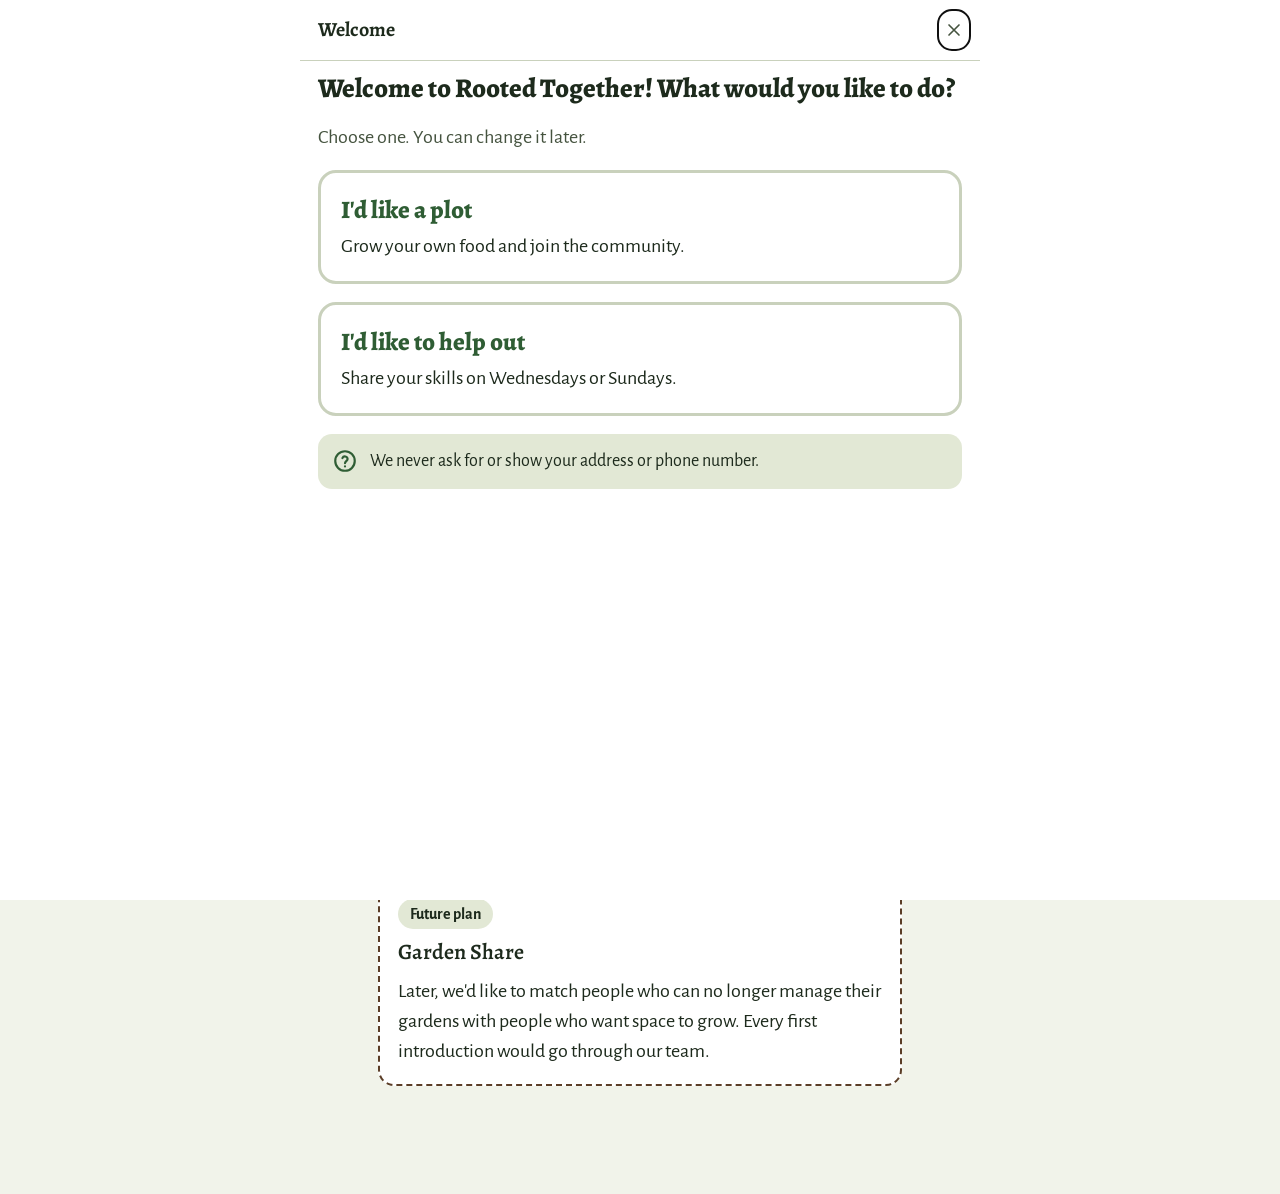
==== commit c2eb9067: "Refocus on the community allotment and loneliness - Website: leads with the community allotment, the" ====
--- a/try-app/index.html
+++ b/try-app/index.html
@@ -751,6 +751,22 @@
 .rt-safe { display: flex; gap: 12px; align-items: flex-start; padding: 14px; border-radius: 14px; background: var(--surface-2); font-size: 18px; }
 .rt-safe svg { width: 26px; height: 26px; flex: none; color: var(--accent); }
 .rt-error { color: var(--danger); font-weight: 700; }
+.about-hmw { font: 800 22px/1.3 var(--font-head); color: var(--accent); }
+
+/* ---- feature: safeguarding (style.css) ---- */
+.safety-list { margin: 0; padding-left: 1.3em; display: grid; gap: 10px; }
+
+/* ---- feature: welcome (style.css) ---- */
+.welcome .rt-btn.alt { margin-top: -6px; }
+.welcome-check { grid-template-columns: 1fr; gap: 2px; }
+.welcome-check dd { margin-bottom: 10px; font-weight: 700; }
+
+/* ---- feature: allotment (style.css) ---- */
+.allot-tier { font: 800 23px var(--font-head); color: var(--accent); }
+.allot-later { border-style: dashed; border-color: var(--soil); }
+
+/* ---- feature: events (style.css) ---- */
+.week-list { margin: 0; padding-left: 1.2em; display: grid; gap: 4px; }
 
 /* ---- feature: seeds (style.css) ---- */
 /* Seeds uses the shared pieces in app/theme.css. */
@@ -761,17 +777,6 @@
 .log-list { list-style: none; margin: 0; padding: 0; display: grid; gap: 10px; }
 .log-list li { padding: 12px 14px; border-radius: 10px; background: var(--surface); border-left: 6px solid var(--accent); }
 .log-list li.food { border-left-color: var(--marigold); }
-
-/* ---- feature: safeguarding (style.css) ---- */
-.safety-list { margin: 0; padding-left: 1.3em; display: grid; gap: 10px; }
-
-/* ---- feature: welcome (style.css) ---- */
-.welcome .rt-btn.alt { margin-top: -6px; }
-.welcome-check { grid-template-columns: 1fr; gap: 2px; }
-.welcome-check dd { margin-bottom: 10px; font-weight: 700; }
-
-/* ---- feature: match (style.css) ---- */
-/* Match uses the shared pieces in app/theme.css; nothing of its own yet. */
 
 </style>
 </head>
@@ -2143,8 +2148,10 @@
           el2("h2", {}, "Team Green Durham"),
           el2("p", {}, "We're students from Durham University's Enactus society. ", el2("span", { class: "rt-ph" }, "[Team names and roles]")),
           el2("h3", {}, "Why we're doing this"),
-          el2("p", {}, "Notice the overgrown gardens around Durham? Older people have the space, students have the energy, and nobody is bringing them together. Elderly cannot manage them, and students have no space. Both are missing out on fresh food, exercise, companionship and learning from each other."),
-          el2("p", {}, "Rooted Together pairs people who have a garden with people who want to grow food. It also runs a seed library, harvest markets and an end of season festival."),
+          el2("p", { class: "about-hmw" }, "How might we help older people feel less isolated and more connected to their communities?"),
+          el2("p", {}, "Rooted Together is a community allotment designed to improve mental wellbeing, encourage healthy lifestyles and bring younger and older generations together through gardening."),
+          el2("p", {}, "Our vision: a place where people of different ages and backgrounds meet, build friendships, learn new skills and help create a more connected, environmentally conscious Durham."),
+          el2("p", {}, el2("b", {}, "Future plan: "), "Garden Share, matching people who can no longer manage their gardens with people who want space to grow."),
           el2("h3", {}, "UN goals we support"),
           el2("div", { class: "rt-chips" }, GOALS.map((g) => el2("span", { class: "rt-pill" }, g))),
           el2("p", { class: "rt-muted rt-small" }, "This is a draft for testing. ", el2("span", { class: "rt-ph" }, "[contact email]"))
@@ -2154,8 +2161,316 @@
     }
   };
 
+  // dist/web/features/safeguarding/rules.js
+  var PROMISES = [
+    "We never show anyone's home address or phone number.",
+    "Sessions are run by the Rooted Together team, with a named person you can talk to.",
+    "Everything you type in this draft app stays on this phone."
+  ];
+  var CHECKS_PLACEHOLDER = "[Checks for growers and volunteers, e.g. DBS, to be confirmed with Enactus Durham and the university]";
+  var CONTACT_PLACEHOLDER = "[safeguarding lead name and email]";
+
+  // dist/web/features/safeguarding/Safeguarding.js
+  var { el: el3 } = ui_exports;
+  var Safeguarding = class extends Feature {
+    start() {
+      this.defineSlot("safety.notes", "A line on the safeguarding page about what a feature does to keep people safe. Item: { order, text() → one sentence }.");
+      this.add("header.buttons", { id: "safety", label: "Keeping everyone safe", icon: "help", order: 30, onClick: () => this.open() });
+    }
+    open() {
+      if (!this.window) this.window = ui_exports.dialog({ title: "Keeping everyone safe", className: "safety-dialog" });
+      const notes = this.slot("safety.notes").map((n) => n.text()).filter(Boolean);
+      this.window.setContent(el3(
+        "div",
+        { class: "rt" },
+        el3("h2", {}, "Your safety comes first"),
+        el3("ul", { class: "safety-list" }, [...PROMISES, ...notes].map((line) => el3("li", {}, line))),
+        el3(
+          "div",
+          { class: "rt-card" },
+          el3("h3", {}, "Checks"),
+          el3("p", {}, el3("span", { class: "rt-ph" }, CHECKS_PLACEHOLDER))
+        ),
+        el3(
+          "div",
+          { class: "rt-card" },
+          el3("h3", {}, "Worried about something?"),
+          el3("p", {}, "Talk to ", el3("span", { class: "rt-ph" }, CONTACT_PLACEHOLDER), ".")
+        )
+      ));
+      this.window.open();
+    }
+  };
+
+  // dist/web/features/welcome/questions.js
+  var AREAS = ["Belmont", "Elvet", "Framwellgate Moor", "Gilesgate", "Neville's Cross", "Newton Hall", "Pity Me", "Sherburn Road", "Other or not sure"];
+  var PATHS = {
+    member: {
+      title: "Your plot",
+      finish: "Ask for a plot",
+      steps: [
+        { heading: "Which membership suits you?", questions: [
+          { key: "tier", label: "Choose one", check: "Membership", kind: "one", options: ["Starter", "Standard", "Supported"] }
+        ] },
+        { heading: "What would you like to grow?", questions: [
+          { key: "interests", label: "Pick any that interest you", check: "What you would like to grow", kind: "many", options: ["Vegetables", "Fruit", "Herbs", "Flowers", "Anything!"] },
+          { key: "experience", label: "How much growing have you done?", kind: "one", options: ["None yet", "A little", "Lots"] }
+        ] },
+        { heading: "Which days suit you?", questions: [{ key: "days", label: "Pick any that suit you", check: "Days", kind: "many", options: ["Wednesday: Social Gardening", "Sunday: Community and Skills"] }] }
+      ]
+    },
+    volunteer: {
+      title: "Helping out",
+      finish: "Offer to help",
+      steps: [
+        { heading: "How would you like to help?", questions: [
+          { key: "help", label: "Pick any that fit", check: "How you would like to help", kind: "many", options: ["Teaching growing skills", "Running a workshop", "Sharing music", "Building wildlife homes", "Refreshments", "Anything!"] }
+        ] },
+        { heading: "Which days suit you?", questions: [{ key: "days", label: "Pick any that suit you", check: "Days", kind: "many", options: ["Wednesday: Social Gardening", "Sunday: Community and Skills"] }] }
+      ]
+    }
+  };
+  function stepDone(step, answers) {
+    return step.questions.every((q) => {
+      const v = answers[q.key];
+      return Array.isArray(v) ? v.length > 0 : !!v;
+    });
+  }
+  function choose(question, current, option) {
+    if (question.kind === "many") {
+      const list = Array.isArray(current) ? current : [];
+      return list.includes(option) ? list.filter((o) => o !== option) : [...list, option];
+    }
+    return current === option ? null : option;
+  }
+
+  // dist/web/features/welcome/Welcome.js
+  var { el: el4 } = ui_exports;
+  var Welcome = class extends Feature {
+    start() {
+      this.profile = this.storage.get("profile", null);
+      this.provide("profile", {
+        get: () => this.profile,
+        isSet: () => !!this.profile,
+        edit: () => this.open()
+      });
+      this.add("header.buttons", { id: "details", label: "Edit my details", icon: "note", order: 20, onClick: () => this.open() });
+      this.add("safety.notes", { order: 10, text: () => "Sign-up never asks for your address or phone number." });
+      this.on("app:ready", () => {
+        if (!this.profile) this.open();
+      });
+    }
+    open() {
+      if (!this.window) this.window = ui_exports.dialog({ title: "Welcome", className: "welcome-dialog" });
+      this.draft = { role: this.profile?.role || null, answers: { ...this.profile?.answers || {} } };
+      this.step = this.profile ? 0 : -1;
+      this.draw();
+      this.window.open();
+    }
+    draw() {
+      const path = PATHS[this.draft.role];
+      this.window.setTitle(this.step < 0 ? "Welcome" : path.title);
+      const page = this.step < 0 ? this.choosePage() : this.step >= path.steps.length ? this.checkPage(path) : this.stepPage(path);
+      this.window.setContent(el4("div", { class: "rt welcome" }, page));
+      this.window.content.scrollTop = 0;
+    }
+    choosePage() {
+      const pick = (role) => () => {
+        this.draft = { role, answers: {} };
+        this.step = 0;
+        this.draw();
+      };
+      return [
+        el4("h2", {}, "Welcome to Rooted Together! What would you like to do?"),
+        el4("p", { class: "rt-muted" }, "Choose one. You can change it later."),
+        el4("button", { type: "button", class: "rt-choice", onclick: pick("member") }, el4("b", {}, "I'd like a plot"), el4("span", {}, "Grow your own food and join the community.")),
+        el4("button", { type: "button", class: "rt-choice", onclick: pick("volunteer") }, el4("b", {}, "I'd like to help out"), el4("span", {}, "Share your skills on Wednesdays or Sundays.")),
+        el4("div", { class: "rt-safe" }, ui_exports.icon("help"), el4("span", {}, "We never ask for or show your address or phone number."))
+      ];
+    }
+    stepPage(path) {
+      const step = path.steps[this.step];
+      const last = this.step === path.steps.length - 1;
+      const answers = this.draft.answers;
+      return [
+        el4("p", { class: "rt-eyebrow" }, `Step ${this.step + 1} of ${path.steps.length}`),
+        el4("h2", {}, step.heading),
+        step.questions.map((q) => this.question(q, answers)),
+        el4("button", {
+          type: "button",
+          class: "rt-btn",
+          disabled: !stepDone(step, answers),
+          onclick: () => {
+            this.step += 1;
+            this.draw();
+          }
+        }, last ? "Check my answers" : "Next"),
+        el4("button", { type: "button", class: "rt-btn alt", onclick: () => {
+          this.step -= 1;
+          this.draw();
+        } }, "Back")
+      ];
+    }
+    // The last page: every answer in plain words, with a way back to change them.
+    checkPage(path) {
+      const answers = this.draft.answers;
+      const rows = path.steps.flatMap((step) => step.questions).map((q) => {
+        const v = answers[q.key];
+        return [el4("dt", {}, q.check || q.label), el4("dd", {}, Array.isArray(v) ? v.join(", ") : v)];
+      });
+      return [
+        el4("p", { class: "rt-eyebrow" }, "Nearly done"),
+        el4("h2", {}, "Check your answers"),
+        el4("div", { class: "rt-card" }, el4("dl", { class: "rt-facts welcome-check" }, rows)),
+        el4("button", { type: "button", class: "rt-btn", onclick: () => this.finish() }, path.finish),
+        el4("button", { type: "button", class: "rt-btn alt", onclick: () => {
+          this.step = 0;
+          this.draw();
+        } }, "Change my answers")
+      ];
+    }
+    question(q, answers) {
+      if (q.kind === "area") {
+        const id = `welcome-area-${this.draft.role}`;
+        const select2 = el4(
+          "select",
+          { id, onchange: () => {
+            answers.area = select2.value || null;
+            this.draw();
+          } },
+          el4("option", { value: "" }, "Choose an area"),
+          AREAS.map((a) => el4("option", { value: a, selected: answers.area === a }, a))
+        );
+        return el4("div", { class: "rt-q" }, el4("label", { for: id }, q.label), select2, q.note && el4("p", { class: "rt-muted rt-small" }, q.note));
+      }
+      const value = answers[q.key];
+      return el4(
+        "div",
+        { class: "rt-q", role: "group", "aria-label": q.label },
+        el4("span", { class: "rt-label" }, q.label),
+        el4("div", { class: "rt-chips" }, q.options.map((o) => el4("button", {
+          type: "button",
+          class: "rt-chip",
+          "aria-pressed": String(Array.isArray(value) ? value.includes(o) : value === o),
+          onclick: () => {
+            answers[q.key] = choose(q, value, o);
+            this.draw();
+          }
+        }, o)))
+      );
+    }
+    finish() {
+      this.profile = { role: this.draft.role, answers: this.draft.answers };
+      this.storage.set("profile", this.profile);
+      this.window.close();
+      this.emit("profile:saved", { role: this.profile.role });
+      this.app.shell.selectView("allotment");
+      this.refresh();
+      this.toast("Thank you! Our team will be in touch.");
+    }
+  };
+
+  // dist/web/features/allotment/tiers.js
+  var TIERS = [
+    { id: "Starter", what: "A smaller growing plot and shared community activities.", fee: "[£ fee TBC]" },
+    { id: "Standard", what: "A larger plot, the seed library and workshops.", fee: "[£ fee TBC]" },
+    { id: "Supported", what: "Reduced-cost or sponsored, for anyone who may struggle to afford the standard fee.", fee: "Reduced or sponsored" }
+  ];
+  var PLOTS = 20;
+  function tierFor(id) {
+    return TIERS.find((t) => t.id === id) || null;
+  }
+
+  // dist/web/features/allotment/Allotment.js
+  var { el: el5 } = ui_exports;
+  var ph = (text) => el5("span", { class: "rt-ph" }, text);
+  var Allotment = class extends Feature {
+    start() {
+      this.add("views", {
+        id: "allotment",
+        label: "Allotment",
+        icon: "home",
+        order: 5,
+        start: true,
+        subtitle: () => "Rooted Together",
+        mount: (container) => {
+          this.box = el5("div", { class: "rt", "data-own-swipe": true });
+          container.append(this.box);
+        },
+        render: () => this.box.replaceChildren(...this.page().flat(Infinity).filter(Boolean))
+      });
+    }
+    page() {
+      const profile = this.use("profile");
+      const me = profile?.get();
+      return [
+        el5("h2", {}, "A community allotment bringing generations together"),
+        el5("p", {}, `Your own plot to grow flowers, fruit or vegetables, in a first group of up to ${PLOTS} members at `, ph("[site TBC]"), "."),
+        this.yours(profile, me),
+        el5("h3", {}, "Memberships"),
+        TIERS.map((t) => el5(
+          "div",
+          { class: `rt-card${me?.answers?.tier === t.id ? " strong" : ""}` },
+          el5("div", { class: "rt-row" }, el5("b", { class: "allot-tier" }, t.id), t.fee.startsWith("[") ? ph(t.fee) : el5("span", { class: "rt-pill" }, t.fee)),
+          el5("p", {}, t.what)
+        )),
+        el5("p", { class: "rt-muted rt-small" }, "You keep what you grow, and may sell permitted surplus at the harvest market."),
+        el5(
+          "div",
+          { class: "rt-card allot-later" },
+          el5("span", { class: "rt-pill" }, "Future plan"),
+          el5("h3", {}, "Garden Share"),
+          el5("p", {}, "Later, we'd like to match people who can no longer manage their gardens with people who want space to grow. Every first introduction would go through our team.")
+        )
+      ];
+    }
+    yours(profile, me) {
+      if (me?.role === "member") {
+        const tier = tierFor(me.answers.tier);
+        return el5(
+          "div",
+          { class: "rt-card strong" },
+          el5("span", { class: "rt-pill on" }, "With the team"),
+          el5("h3", {}, `Your plot request: ${tier ? tier.id : "membership"}`),
+          el5("p", {}, "Someone from Rooted Together will get in touch about a plot. ", ph("[We aim to reply within X days]")),
+          el5("button", { type: "button", class: "rt-btn alt", onclick: () => profile.edit() }, "Change my answers")
+        );
+      }
+      if (me?.role === "volunteer") {
+        return el5(
+          "div",
+          { class: "rt-card strong" },
+          el5("span", { class: "rt-pill on" }, "With the team"),
+          el5("h3", {}, "Thank you for offering to help"),
+          el5("p", {}, "We'll be in touch about Wednesday and Sunday sessions.")
+        );
+      }
+      return profile ? el5("button", { type: "button", class: "rt-btn", onclick: () => profile.edit() }, "Ask for a plot") : null;
+    }
+  };
+
   // dist/web/features/events/Events.js
-  var { el: el3 } = ui_exports;
+  var { el: el6 } = ui_exports;
+  var WEEK = [
+    {
+      day: "Wednesdays",
+      name: "Social Gardening",
+      about: "A relaxed afternoon to tend your plot and enjoy each other's company.",
+      things: ["Gardening on your plot", "Music-sharing across generations", "Shared picnics and refreshments"]
+    },
+    {
+      day: "Sundays",
+      name: "Community and Skills",
+      about: "Learning, sharing skills and helping local wildlife.",
+      things: ["Gardening workshops", "Older members teaching growing skills", "Bird feeders, hedgehog shelters and insect homes", "Composting and recycling"]
+    }
+  ];
+  var SEASONS = [
+    ["Spring", "Planting days, seed sharing and preparing plots"],
+    ["Summer", "Gardening, outdoor socials and environmental workshops"],
+    ["Autumn", "Harvest celebrations and the community market"],
+    ["Winter", "Seed library, planning and indoor workshops"]
+  ];
   var EVENTS = [
     { id: "market", name: "Harvest market", about: "Growers share and sell what they've grown at the end of each crop cycle." },
     { id: "festival", name: "End of season festival", about: "Food, music and a big thank you to everyone who grew with us." }
@@ -2165,12 +2480,12 @@
       this.remind = this.storage.get("remind", []);
       this.add("views", {
         id: "events",
-        label: "Events",
+        label: "What's on",
         icon: "calendar",
         order: 30,
-        subtitle: () => "Dates coming soon",
+        subtitle: () => "Every week",
         mount: (container) => {
-          this.box = el3("div", { class: "rt", "data-own-swipe": true });
+          this.box = el6("div", { class: "rt", "data-own-swipe": true });
           container.append(this.box);
         },
         render: () => this.box.replaceChildren(...this.page().flat(Infinity).filter(Boolean))
@@ -2178,24 +2493,36 @@
     }
     page() {
       return [
-        el3("h2", {}, "Coming up"),
+        el6("h2", {}, "Every week"),
+        WEEK.map((w) => el6(
+          "div",
+          { class: "rt-card" },
+          el6("span", { class: "rt-pill on" }, w.day),
+          el6("h3", {}, w.name),
+          el6("p", {}, w.about),
+          el6("ul", { class: "week-list" }, w.things.map((t) => el6("li", {}, t))),
+          el6("p", { class: "rt-muted rt-small" }, "Times: ", el6("span", { class: "rt-ph" }, "[TBC]"))
+        )),
+        el6("h3", {}, "Through the year"),
+        el6("dl", { class: "rt-facts" }, SEASONS.map(([s, what]) => [el6("dt", {}, s), el6("dd", {}, what)])),
+        el6("h3", {}, "Coming up"),
         EVENTS.map((e) => {
           const on = this.remind.includes(e.id);
-          return el3(
+          return el6(
             "div",
             { class: "rt-card" },
-            el3("span", { class: "rt-pill on" }, "Dates coming soon"),
-            el3("h3", {}, e.name),
-            el3("p", {}, e.about),
-            el3(
+            el6("span", { class: "rt-pill on" }, "Dates coming soon"),
+            el6("h3", {}, e.name),
+            el6("p", {}, e.about),
+            el6(
               "dl",
               { class: "rt-facts" },
-              el3("dt", {}, "When"),
-              el3("dd", {}, el3("span", { class: "rt-ph" }, "[date TBC]")),
-              el3("dt", {}, "Where"),
-              el3("dd", {}, el3("span", { class: "rt-ph" }, "[venue TBC]"))
+              el6("dt", {}, "When"),
+              el6("dd", {}, el6("span", { class: "rt-ph" }, "[date TBC]")),
+              el6("dt", {}, "Where"),
+              el6("dd", {}, el6("span", { class: "rt-ph" }, "[venue TBC]"))
             ),
-            el3(
+            el6(
               "button",
               { type: "button", class: "rt-btn alt", "aria-pressed": String(on), onclick: () => this.toggle(e) },
               on ? "✓ On your list" : "Remind me"
@@ -2229,7 +2556,7 @@
   }
 
   // dist/web/features/seeds/Seeds.js
-  var { el: el4 } = ui_exports;
+  var { el: el7 } = ui_exports;
   var Seeds = class extends Feature {
     start() {
       this.mine = this.storage.get("mine", []);
@@ -2240,7 +2567,7 @@
         order: 20,
         subtitle: () => "Free to borrow",
         mount: (container) => {
-          this.box = el4("div", { class: "rt", "data-own-swipe": true });
+          this.box = el7("div", { class: "rt", "data-own-swipe": true });
           container.append(this.box);
         },
         render: () => this.box.replaceChildren(...this.page().flat(Infinity).filter(Boolean))
@@ -2249,22 +2576,23 @@
     page() {
       const mine = STOCK.filter((s) => this.mine.includes(s.id));
       return [
-        el4("h2", {}, "Borrow seeds for free"),
-        el4("p", { class: "rt-muted" }, "Reserve a packet, then collect it from ", el4("span", { class: "rt-ph" }, "[library location]"), ". Save some seeds at the end of the season and bring them back."),
-        mine.length > 0 && el4("h3", {}, "My seeds"),
-        mine.map((s) => el4("div", { class: "rt-card" }, el4(
+        el7("h2", {}, "Borrow seeds for free"),
+        el7("p", { class: "rt-pill on" }, "Comes with Standard membership"),
+        el7("p", { class: "rt-muted" }, "Reserve a packet, then collect it from ", el7("span", { class: "rt-ph" }, "[library location]"), ". Save some seeds at the end of the season and bring them back."),
+        mine.length > 0 && el7("h3", {}, "My seeds"),
+        mine.map((s) => el7("div", { class: "rt-card" }, el7(
           "div",
           { class: "rt-row" },
-          el4("div", {}, el4("b", {}, s.name), el4("br"), el4("span", { class: "rt-muted" }, "Reserved")),
-          el4("button", { type: "button", class: "rt-btn small alt", onclick: () => this.giveBack(s) }, "Return")
+          el7("div", {}, el7("b", {}, s.name), el7("br"), el7("span", { class: "rt-muted" }, "Reserved")),
+          el7("button", { type: "button", class: "rt-btn small alt", onclick: () => this.giveBack(s) }, "Return")
         ))),
-        el4("h3", {}, "Browse"),
-        el4("p", { class: "rt-example" }, "Example stock"),
-        STOCK.map((s) => el4("div", { class: "rt-card" }, el4(
+        el7("h3", {}, "Browse"),
+        el7("p", { class: "rt-example" }, "Example stock"),
+        STOCK.map((s) => el7("div", { class: "rt-card" }, el7(
           "div",
           { class: "rt-row" },
-          el4("div", {}, el4("b", {}, s.name), el4("br"), el4("span", { class: "rt-muted" }, `${s.note} · ${left(s, this.mine)} left`)),
-          this.mine.includes(s.id) ? el4("span", { class: "rt-pill on" }, "Reserved") : canReserve(s, this.mine) ? el4("button", { type: "button", class: "rt-btn small", onclick: () => this.reserve(s) }, "Reserve") : el4("span", { class: "rt-pill" }, "None left")
+          el7("div", {}, el7("b", {}, s.name), el7("br"), el7("span", { class: "rt-muted" }, `${s.note} · ${left(s, this.mine)} left`)),
+          this.mine.includes(s.id) ? el7("span", { class: "rt-pill on" }, "Reserved") : canReserve(s, this.mine) ? el7("button", { type: "button", class: "rt-btn small", onclick: () => this.reserve(s) }, "Reserve") : el7("span", { class: "rt-pill" }, "None left")
         )))
       ];
     }
@@ -2305,7 +2633,7 @@
   ];
 
   // dist/web/features/garden-log/GardenLog.js
-  var { el: el5 } = ui_exports;
+  var { el: el8 } = ui_exports;
   var GardenLog = class extends Feature {
     start() {
       this.log = this.storage.get("log", EXAMPLES);
@@ -2314,12 +2642,12 @@
       this.on("seeds:reserved", ({ name }) => this.addEntry({ type: "job", text: `Reserved ${name} seeds` }));
       this.add("views", {
         id: "garden",
-        label: "My garden",
-        icon: "home",
+        label: "My plot",
+        icon: '<path d="M4 20h16"/><path d="M7 20v-6h10v6"/><path d="M12 14V8"/><path d="M12 8c-2-3-5-3-6-2 1 2 4 3 6 2zM12 8c2-3 5-3 6-2-1 2-4 3-6 2z"/>',
         order: 40,
         subtitle: () => "Your log",
         mount: (container) => {
-          this.box = el5("div", { class: "rt", "data-own-swipe": true });
+          this.box = el8("div", { class: "rt", "data-own-swipe": true });
           container.append(this.box);
         },
         render: () => this.box.replaceChildren(...this.page().flat(Infinity).filter(Boolean))
@@ -2328,30 +2656,30 @@
     page() {
       const t = totals(this.log);
       const food = this.type === "food";
-      const text = el5("input", { type: "text", id: "log-text", placeholder: food ? "e.g. Courgettes" : "e.g. Watered the beans" });
-      const kg = food && el5("input", { type: "number", id: "log-kg", min: "0", step: "0.1", inputmode: "decimal", placeholder: "e.g. 1.5" });
+      const text = el8("input", { type: "text", id: "log-text", placeholder: food ? "e.g. Courgettes" : "e.g. Watered the beans" });
+      const kg = food && el8("input", { type: "number", id: "log-kg", min: "0", step: "0.1", inputmode: "decimal", placeholder: "e.g. 1.5" });
       const error = ui_exports.errorBox();
-      const kind = (value, label) => el5("button", { type: "button", class: "rt-chip", "aria-pressed": String(this.type === value), onclick: () => {
+      const kind = (value, label) => el8("button", { type: "button", class: "rt-chip", "aria-pressed": String(this.type === value), onclick: () => {
         this.type = value;
         this.refresh();
       } }, label);
       return [
-        el5("h2", {}, "What have you done this week?"),
-        el5(
+        el8("h2", {}, "What have you done this week?"),
+        el8(
           "div",
           { class: "log-totals" },
-          el5("div", { class: "rt-card" }, el5("strong", { class: "log-num" }, String(t.jobs)), "jobs done"),
-          el5("div", { class: "rt-card" }, el5("strong", { class: "log-num" }, t.kg.toFixed(1)), "kg of food grown")
+          el8("div", { class: "rt-card" }, el8("strong", { class: "log-num" }, String(t.jobs)), "jobs done"),
+          el8("div", { class: "rt-card" }, el8("strong", { class: "log-num" }, t.kg.toFixed(1)), "kg of food grown")
         ),
-        el5(
+        el8(
           "div",
           { class: "rt-card" },
-          el5("h3", {}, "Add to your log"),
-          el5("div", { class: "rt-chips" }, kind("job", "A job I did"), kind("food", "Food I picked")),
-          el5("div", { class: "rt-q" }, el5("label", { for: "log-text" }, food ? "What did you pick?" : "What did you do?"), text),
-          kg && el5("div", { class: "rt-q" }, el5("label", { for: "log-kg" }, "Roughly how much? (kg)"), kg),
+          el8("h3", {}, "Add to your log"),
+          el8("div", { class: "rt-chips" }, kind("job", "A job I did"), kind("food", "Food I picked")),
+          el8("div", { class: "rt-q" }, el8("label", { for: "log-text" }, food ? "What did you pick?" : "What did you do?"), text),
+          kg && el8("div", { class: "rt-q" }, el8("label", { for: "log-kg" }, "Roughly how much? (kg)"), kg),
           error,
-          el5("button", { type: "button", class: "rt-btn", onclick: () => {
+          el8("button", { type: "button", class: "rt-btn", onclick: () => {
             const message = problem(this.type, text.value, kg?.value);
             if (message) {
               error.show(message);
@@ -2361,363 +2689,21 @@
             this.toast("Added to your log.");
           } }, "Add")
         ),
-        el5("h3", {}, "Your log"),
-        el5("ul", { class: "log-list" }, this.log.map((e) => el5(
+        el8("h3", {}, "Your log"),
+        el8("ul", { class: "log-list" }, this.log.map((e) => el8(
           "li",
           { class: e.type },
           e.text,
           e.kg ? ` · ${e.kg} kg` : "",
-          e.example && el5("span", { class: "rt-example" }, " (example)")
+          e.example && el8("span", { class: "rt-example" }, " (example)")
         ))),
-        el5("p", { class: "rt-muted rt-small" }, "Your log helps us show the difference Rooted Together makes. ", el5("span", { class: "rt-ph" }, "[How impact data is used and stored]"))
+        el8("p", { class: "rt-muted rt-small" }, "Your log helps us show the difference Rooted Together makes to health, food and friendships. ", el8("span", { class: "rt-ph" }, "[How impact data is used and stored]"))
       ];
     }
     addEntry(entry) {
       this.log = [{ ...entry, at: Date.now() }, ...this.log];
       this.storage.set("log", this.log);
       this.refresh();
-    }
-  };
-
-  // dist/web/features/safeguarding/rules.js
-  var PROMISES = [
-    "We never show anyone's home address or phone number.",
-    "Every first introduction is arranged by the Rooted Together team, never straight between people.",
-    "Everything you type in this draft app stays on this phone."
-  ];
-  var CHECKS_PLACEHOLDER = "[Checks for growers and volunteers, e.g. DBS, to be confirmed with Enactus Durham and the university]";
-  var CONTACT_PLACEHOLDER = "[safeguarding lead name and email]";
-
-  // dist/web/features/safeguarding/Safeguarding.js
-  var { el: el6 } = ui_exports;
-  var Safeguarding = class extends Feature {
-    start() {
-      this.defineSlot("safety.notes", "A line on the safeguarding page about what a feature does to keep people safe. Item: { order, text() → one sentence }.");
-      this.add("header.buttons", { id: "safety", label: "Keeping everyone safe", icon: "help", order: 30, onClick: () => this.open() });
-    }
-    open() {
-      if (!this.window) this.window = ui_exports.dialog({ title: "Keeping everyone safe", className: "safety-dialog" });
-      const notes = this.slot("safety.notes").map((n) => n.text()).filter(Boolean);
-      this.window.setContent(el6(
-        "div",
-        { class: "rt" },
-        el6("h2", {}, "Your safety comes first"),
-        el6("ul", { class: "safety-list" }, [...PROMISES, ...notes].map((line) => el6("li", {}, line))),
-        el6(
-          "div",
-          { class: "rt-card" },
-          el6("h3", {}, "Checks"),
-          el6("p", {}, el6("span", { class: "rt-ph" }, CHECKS_PLACEHOLDER))
-        ),
-        el6(
-          "div",
-          { class: "rt-card" },
-          el6("h3", {}, "Worried about something?"),
-          el6("p", {}, "Talk to ", el6("span", { class: "rt-ph" }, CONTACT_PLACEHOLDER), ".")
-        )
-      ));
-      this.window.open();
-    }
-  };
-
-  // dist/web/features/welcome/questions.js
-  var AREAS = ["Belmont", "Elvet", "Framwellgate Moor", "Gilesgate", "Neville's Cross", "Newton Hall", "Pity Me", "Sherburn Road", "Other or not sure"];
-  var PATHS = {
-    owner: {
-      title: "Your garden",
-      finish: "Find me a grower",
-      steps: [
-        { heading: "Tell us about your garden", questions: [
-          { key: "size", label: "How big is it?", kind: "one", options: ["Small", "Medium", "Large"] },
-          { key: "area", label: "Roughly where is it?", kind: "area", note: "Just the area. Please don't add your street or house number." }
-        ] },
-        { heading: "What help would you like?", questions: [
-          { key: "help", label: "Pick any that fit", check: "Help you would like", kind: "many", options: ["Weeding", "Growing vegetables", "Mowing the lawn", "Pruning", "Just some company"] },
-          { key: "visits", label: "How often can a grower visit?", kind: "one", options: ["Once a week", "Twice a week", "Once a fortnight", "Not sure yet"] }
-        ] }
-      ]
-    },
-    grower: {
-      title: "About you",
-      finish: "Find me a garden",
-      steps: [
-        { heading: "What would you like to grow?", questions: [
-          { key: "interests", label: "Pick any that interest you", check: "What you would like to grow", kind: "many", options: ["Vegetables", "Fruit", "Herbs", "Flowers", "Anything!"] },
-          { key: "experience", label: "How much growing have you done?", kind: "one", options: ["None yet", "A little", "Lots"] }
-        ] },
-        { heading: "When are you free?", questions: [
-          { key: "free", label: "Pick any that fit", check: "When you are free", kind: "many", options: ["Weekday mornings", "Weekday afternoons", "Evenings", "Weekends"] },
-          { key: "area", label: "Which area suits you?", kind: "area" }
-        ] }
-      ]
-    }
-  };
-  function stepDone(step, answers) {
-    return step.questions.every((q) => {
-      const v = answers[q.key];
-      return Array.isArray(v) ? v.length > 0 : !!v;
-    });
-  }
-  function choose(question, current, option) {
-    if (question.kind === "many") {
-      const list = Array.isArray(current) ? current : [];
-      return list.includes(option) ? list.filter((o) => o !== option) : [...list, option];
-    }
-    return current === option ? null : option;
-  }
-
-  // dist/web/features/welcome/Welcome.js
-  var { el: el7 } = ui_exports;
-  var Welcome = class extends Feature {
-    start() {
-      this.profile = this.storage.get("profile", null);
-      this.provide("profile", {
-        get: () => this.profile,
-        isSet: () => !!this.profile,
-        edit: () => this.open()
-      });
-      this.add("header.buttons", { id: "details", label: "Edit my details", icon: "note", order: 20, onClick: () => this.open() });
-      this.add("safety.notes", { order: 10, text: () => "Sign-up only asks for a rough area, never your street, house number or phone number." });
-      this.on("app:ready", () => {
-        if (!this.profile) this.open();
-      });
-    }
-    open() {
-      if (!this.window) this.window = ui_exports.dialog({ title: "Welcome", className: "welcome-dialog" });
-      this.draft = { role: this.profile?.role || null, answers: { ...this.profile?.answers || {} } };
-      this.step = this.profile ? 0 : -1;
-      this.draw();
-      this.window.open();
-    }
-    draw() {
-      const path = PATHS[this.draft.role];
-      this.window.setTitle(this.step < 0 ? "Welcome" : path.title);
-      const page = this.step < 0 ? this.choosePage() : this.step >= path.steps.length ? this.checkPage(path) : this.stepPage(path);
-      this.window.setContent(el7("div", { class: "rt welcome" }, page));
-      this.window.content.scrollTop = 0;
-    }
-    choosePage() {
-      const pick = (role) => () => {
-        this.draft = { role, answers: {} };
-        this.step = 0;
-        this.draw();
-      };
-      return [
-        el7("h2", {}, "Welcome to Rooted Together! What would you like to do?"),
-        el7("p", { class: "rt-muted" }, "Choose one. You can change it later."),
-        el7("button", { type: "button", class: "rt-choice", onclick: pick("owner") }, el7("b", {}, "I have a garden"), el7("span", {}, "I'd like some help, and some company.")),
-        el7("button", { type: "button", class: "rt-choice", onclick: pick("grower") }, el7("b", {}, "I want to grow"), el7("span", {}, "I'd like some space to grow food.")),
-        el7("div", { class: "rt-safe" }, ui_exports.icon("help"), el7("span", {}, "We never show your address or phone number. Our team arranges every first meeting."))
-      ];
-    }
-    stepPage(path) {
-      const step = path.steps[this.step];
-      const last = this.step === path.steps.length - 1;
-      const answers = this.draft.answers;
-      return [
-        el7("p", { class: "rt-eyebrow" }, `Step ${this.step + 1} of ${path.steps.length}`),
-        el7("h2", {}, step.heading),
-        step.questions.map((q) => this.question(q, answers)),
-        el7("button", {
-          type: "button",
-          class: "rt-btn",
-          disabled: !stepDone(step, answers),
-          onclick: () => {
-            this.step += 1;
-            this.draw();
-          }
-        }, last ? "Check my answers" : "Next"),
-        el7("button", { type: "button", class: "rt-btn alt", onclick: () => {
-          this.step -= 1;
-          this.draw();
-        } }, "Back")
-      ];
-    }
-    // The last page: every answer in plain words, with a way back to change them.
-    checkPage(path) {
-      const answers = this.draft.answers;
-      const rows = path.steps.flatMap((step) => step.questions).map((q) => {
-        const v = answers[q.key];
-        return [el7("dt", {}, q.check || q.label), el7("dd", {}, Array.isArray(v) ? v.join(", ") : v)];
-      });
-      return [
-        el7("p", { class: "rt-eyebrow" }, "Nearly done"),
-        el7("h2", {}, "Check your answers"),
-        el7("div", { class: "rt-card" }, el7("dl", { class: "rt-facts welcome-check" }, rows)),
-        el7("button", { type: "button", class: "rt-btn", onclick: () => this.finish() }, path.finish),
-        el7("button", { type: "button", class: "rt-btn alt", onclick: () => {
-          this.step = 0;
-          this.draw();
-        } }, "Change my answers")
-      ];
-    }
-    question(q, answers) {
-      if (q.kind === "area") {
-        const id = `welcome-area-${this.draft.role}`;
-        const select2 = el7(
-          "select",
-          { id, onchange: () => {
-            answers.area = select2.value || null;
-            this.draw();
-          } },
-          el7("option", { value: "" }, "Choose an area"),
-          AREAS.map((a) => el7("option", { value: a, selected: answers.area === a }, a))
-        );
-        return el7("div", { class: "rt-q" }, el7("label", { for: id }, q.label), select2, q.note && el7("p", { class: "rt-muted rt-small" }, q.note));
-      }
-      const value = answers[q.key];
-      return el7(
-        "div",
-        { class: "rt-q", role: "group", "aria-label": q.label },
-        el7("span", { class: "rt-label" }, q.label),
-        el7("div", { class: "rt-chips" }, q.options.map((o) => el7("button", {
-          type: "button",
-          class: "rt-chip",
-          "aria-pressed": String(Array.isArray(value) ? value.includes(o) : value === o),
-          onclick: () => {
-            answers[q.key] = choose(q, value, o);
-            this.draw();
-          }
-        }, o)))
-      );
-    }
-    finish() {
-      this.profile = { role: this.draft.role, answers: this.draft.answers };
-      this.storage.set("profile", this.profile);
-      this.window.close();
-      this.emit("profile:saved", { role: this.profile.role });
-      this.app.shell.selectView("match");
-      this.refresh();
-      this.toast("You're signed up. Here's a suggested match.");
-    }
-  };
-
-  // dist/web/features/match/examples.js
-  var GARDENS = [
-    { id: "g1", size: "A medium garden", area: "Gilesgate", help: "Growing vegetables, weeding", visits: "Once a week" },
-    { id: "g2", size: "A small garden", area: "Newton Hall", help: "Just some company, pruning", visits: "Once a fortnight" },
-    { id: "g3", size: "A large garden", area: "Belmont", help: "Growing vegetables, mowing the lawn", visits: "Twice a week" }
-  ];
-  var GROWERS = [
-    { id: "p1", likes: "Vegetables and herbs", experience: "A little", free: "Weekends" },
-    { id: "p2", likes: "Fruit and flowers", experience: "Lots", free: "Weekday mornings" },
-    { id: "p3", likes: "Anything!", experience: "None yet", free: "Evenings" }
-  ];
-  function next(list, index) {
-    return (index + 1) % list.length;
-  }
-
-  // dist/web/features/match/Match.js
-  var { el: el8 } = ui_exports;
-  var Match = class extends Feature {
-    start() {
-      this.index = 0;
-      this.requests = this.storage.get("requests", []);
-      this.add("safety.notes", { order: 20, text: () => "Asking for an introduction goes to our team first. Addresses are only shared after the team has met you both." });
-      this.on("profile:saved", () => {
-        this.index = 0;
-      });
-      this.add("views", {
-        id: "match",
-        label: "Match",
-        icon: "people",
-        order: 10,
-        start: true,
-        subtitle: () => "Garden Share",
-        mount: (container) => {
-          this.box = el8("div", { class: "rt", "data-own-swipe": true });
-          container.append(this.box);
-        },
-        render: () => this.box.replaceChildren(...this.page().flat(Infinity).filter(Boolean))
-      });
-    }
-    page() {
-      const profile = this.use("profile");
-      const me = profile?.get();
-      if (!me) {
-        return [
-          el8("h2", {}, "Tell us about you, and we'll suggest a match"),
-          el8("p", { class: "rt-muted" }, "It takes two short steps."),
-          profile ? el8("button", { type: "button", class: "rt-btn", onclick: () => profile.edit() }, "Get started") : ui_exports.missing("Sign-up isn't in this version.")
-        ];
-      }
-      const owner = me.role === "owner";
-      const list = owner ? GROWERS : GARDENS;
-      const match = list[this.index % list.length];
-      const asked = this.requests.some((r) => r.matchId === match.id);
-      return [
-        el8("h2", {}, owner ? "We think you'd get on" : "Here's a garden for you"),
-        el8(
-          "div",
-          { class: "rt-card strong" },
-          el8("p", { class: "rt-example" }, "Example match"),
-          owner ? this.growerCard(match, me) : this.gardenCard(match)
-        ),
-        el8("div", { class: "rt-safe" }, ui_exports.icon("help"), el8(
-          "span",
-          {},
-          `Requests go to our team first, never straight to ${owner ? "the grower" : "the garden owner"}.`
-        )),
-        asked ? el8(
-          "div",
-          { class: "rt-card" },
-          el8("span", { class: "rt-pill on" }, "With the team"),
-          el8("h3", {}, "Request sent to our team"),
-          el8("p", {}, "Someone from Rooted Together will contact you first to talk it through and arrange a meeting. ", el8("span", { class: "rt-ph" }, "[We aim to reply within X days]"))
-        ) : this.confirming === match.id ? el8(
-          "div",
-          { class: "rt-card strong" },
-          el8("h3", {}, "Send this request to our team?"),
-          el8("p", {}, "Someone from Rooted Together will get in touch with you first. Nobody else sees your details."),
-          el8("button", { type: "button", class: "rt-btn", onclick: () => this.request(match) }, "Yes, send it"),
-          el8("button", { type: "button", class: "rt-btn alt", onclick: () => {
-            this.confirming = null;
-            this.refresh();
-          } }, "Not now")
-        ) : el8("button", { type: "button", class: "rt-btn", onclick: () => {
-          this.confirming = match.id;
-          this.refresh();
-        } }, "Request an introduction"),
-        el8("button", { type: "button", class: "rt-btn alt", onclick: () => {
-          this.index = next(list, this.index);
-          this.confirming = null;
-          this.refresh();
-        } }, "Show me someone else")
-      ];
-    }
-    gardenCard(g) {
-      return [el8("h3", {}, g.size), el8(
-        "dl",
-        { class: "rt-facts" },
-        el8("dt", {}, "Area"),
-        el8("dd", {}, g.area),
-        el8("dt", {}, "Help wanted"),
-        el8("dd", {}, g.help),
-        el8("dt", {}, "Visits"),
-        el8("dd", {}, g.visits)
-      )];
-    }
-    growerCard(p, me) {
-      return [el8("h3", {}, "A grower near you"), el8(
-        "dl",
-        { class: "rt-facts" },
-        el8("dt", {}, "Likes"),
-        el8("dd", {}, p.likes),
-        el8("dt", {}, "Experience"),
-        el8("dd", {}, p.experience),
-        el8("dt", {}, "Free"),
-        el8("dd", {}, p.free),
-        el8("dt", {}, "Area"),
-        el8("dd", {}, me.answers.area || "Durham")
-      )];
-    }
-    request(match) {
-      this.confirming = null;
-      this.requests.push({ matchId: match.id, at: Date.now() });
-      this.storage.set("requests", this.requests);
-      this.emit("intro:requested", { matchId: match.id });
-      this.refresh();
-      this.toast("Sent to the Rooted Together team.");
     }
   };
 
@@ -2780,17 +2766,17 @@
   // dist/web/standalone-entry.js
   globalThis.__folioFeature0 = About;
   var url0 = URL.createObjectURL(new Blob(["export default globalThis.__folioFeature0;"], { type: "text/javascript" }));
-  globalThis.__folioFeature1 = Events2;
+  globalThis.__folioFeature1 = Safeguarding;
   var url1 = URL.createObjectURL(new Blob(["export default globalThis.__folioFeature1;"], { type: "text/javascript" }));
-  globalThis.__folioFeature2 = Seeds;
+  globalThis.__folioFeature2 = Welcome;
   var url2 = URL.createObjectURL(new Blob(["export default globalThis.__folioFeature2;"], { type: "text/javascript" }));
-  globalThis.__folioFeature3 = GardenLog;
+  globalThis.__folioFeature3 = Allotment;
   var url3 = URL.createObjectURL(new Blob(["export default globalThis.__folioFeature3;"], { type: "text/javascript" }));
-  globalThis.__folioFeature4 = Safeguarding;
+  globalThis.__folioFeature4 = Events2;
   var url4 = URL.createObjectURL(new Blob(["export default globalThis.__folioFeature4;"], { type: "text/javascript" }));
-  globalThis.__folioFeature5 = Welcome;
+  globalThis.__folioFeature5 = Seeds;
   var url5 = URL.createObjectURL(new Blob(["export default globalThis.__folioFeature5;"], { type: "text/javascript" }));
-  globalThis.__folioFeature6 = Match;
+  globalThis.__folioFeature6 = GardenLog;
   var url6 = URL.createObjectURL(new Blob(["export default globalThis.__folioFeature6;"], { type: "text/javascript" }));
   globalThis.__folioFeature7 = TextSize;
   var url7 = URL.createObjectURL(new Blob(["export default globalThis.__folioFeature7;"], { type: "text/javascript" }));
@@ -2803,7 +2789,7 @@
     "framework": "1.12.0",
     "test": false
   };
-  var features = [{ "id": "about", "name": "About the team", "description": "Who made Rooted Together and the UN goals it supports.", "version": "0.1.0", "requires": [], "uses": [], "platforms": ["web", "android", "ios"], "path": "features/about/About.js" }, { "id": "events", "name": "Events", "description": "Harvest markets and the end of season festival, with dates to come.", "version": "0.1.0", "requires": [], "uses": [], "platforms": ["web", "android", "ios"], "path": "features/events/Events.js" }, { "id": "seeds", "name": "Seed library", "description": "Browse the shared seed box, reserve a packet and return saved seeds.", "version": "0.1.0", "requires": [], "uses": [], "platforms": ["web", "android", "ios"], "path": "features/seeds/Seeds.js" }, { "id": "garden-log", "name": "My garden", "description": "A simple log of jobs done and food grown, which adds up to the scheme's impact.", "version": "0.1.0", "requires": [], "uses": ["seeds"], "platforms": ["web", "android", "ios"], "path": "features/garden-log/GardenLog.js" }, { "id": "safeguarding", "name": "Keeping everyone safe", "description": "The safeguarding page in the menu, built from short notes the other features add about what they do.", "version": "0.1.0", "requires": [], "uses": [], "platforms": ["web", "android", "ios"], "path": "features/safeguarding/Safeguarding.js" }, { "id": "welcome", "name": "Welcome and sign-up", "description": "The first screen and the two short sign-up paths, for garden owners and for growers. Saved on this phone only.", "version": "0.1.0", "requires": [], "uses": ["safeguarding"], "platforms": ["web", "android", "ios"], "path": "features/welcome/Welcome.js" }, { "id": "match", "name": "Match", "description": "A suggested match for you, and asking our team for an introduction. The app never contacts the other person itself.", "version": "0.1.0", "requires": [], "uses": ["welcome", "safeguarding"], "platforms": ["web", "android", "ios"], "path": "features/match/Match.js" }, { "id": "text-size", "name": "Text size", "description": "Make everything in the app bigger, from Settings or the menu. Saved on this phone.", "version": "0.1.0", "requires": [], "uses": [], "platforms": ["web", "android", "ios"], "path": "features/text-size/TextSize.js" }];
+  var features = [{ "id": "about", "name": "About the team", "description": "Who made Rooted Together and the UN goals it supports.", "version": "0.1.0", "requires": [], "uses": [], "platforms": ["web", "android", "ios"], "path": "features/about/About.js" }, { "id": "safeguarding", "name": "Keeping everyone safe", "description": "The safeguarding page in the menu, built from short notes the other features add about what they do.", "version": "0.1.0", "requires": [], "uses": [], "platforms": ["web", "android", "ios"], "path": "features/safeguarding/Safeguarding.js" }, { "id": "welcome", "name": "Welcome and sign-up", "description": "The first screen and the two short sign-up paths, for garden owners and for growers. Saved on this phone only.", "version": "0.1.0", "requires": [], "uses": ["safeguarding"], "platforms": ["web", "android", "ios"], "path": "features/welcome/Welcome.js" }, { "id": "allotment", "name": "Allotment", "description": "The start tab: the community allotment, the three memberships, your plot request and what's coming later.", "version": "0.1.0", "requires": [], "uses": ["welcome"], "platforms": ["web", "android", "ios"], "path": "features/allotment/Allotment.js" }, { "id": "events", "name": "What's on", "description": "Wednesday and Sunday sessions, the seasons, harvest markets and the festival.", "version": "0.1.0", "requires": [], "uses": [], "platforms": ["web", "android", "ios"], "path": "features/events/Events.js" }, { "id": "seeds", "name": "Seed library", "description": "Browse the shared seed box, reserve a packet and return saved seeds.", "version": "0.1.0", "requires": [], "uses": [], "platforms": ["web", "android", "ios"], "path": "features/seeds/Seeds.js" }, { "id": "garden-log", "name": "My plot", "description": "A simple log of jobs done and food grown, which adds up to the scheme's impact.", "version": "0.1.0", "requires": [], "uses": ["seeds"], "platforms": ["web", "android", "ios"], "path": "features/garden-log/GardenLog.js" }, { "id": "text-size", "name": "Text size", "description": "Make everything in the app bigger, from Settings or the menu. Saved on this phone.", "version": "0.1.0", "requires": [], "uses": [], "platforms": ["web", "android", "ios"], "path": "features/text-size/TextSize.js" }];
   new App(config, [{ ...features[0], path: url0 }, { ...features[1], path: url1 }, { ...features[2], path: url2 }, { ...features[3], path: url3 }, { ...features[4], path: url4 }, { ...features[5], path: url5 }, { ...features[6], path: url6 }, { ...features[7], path: url7 }]).start();
 })();
 </script>
